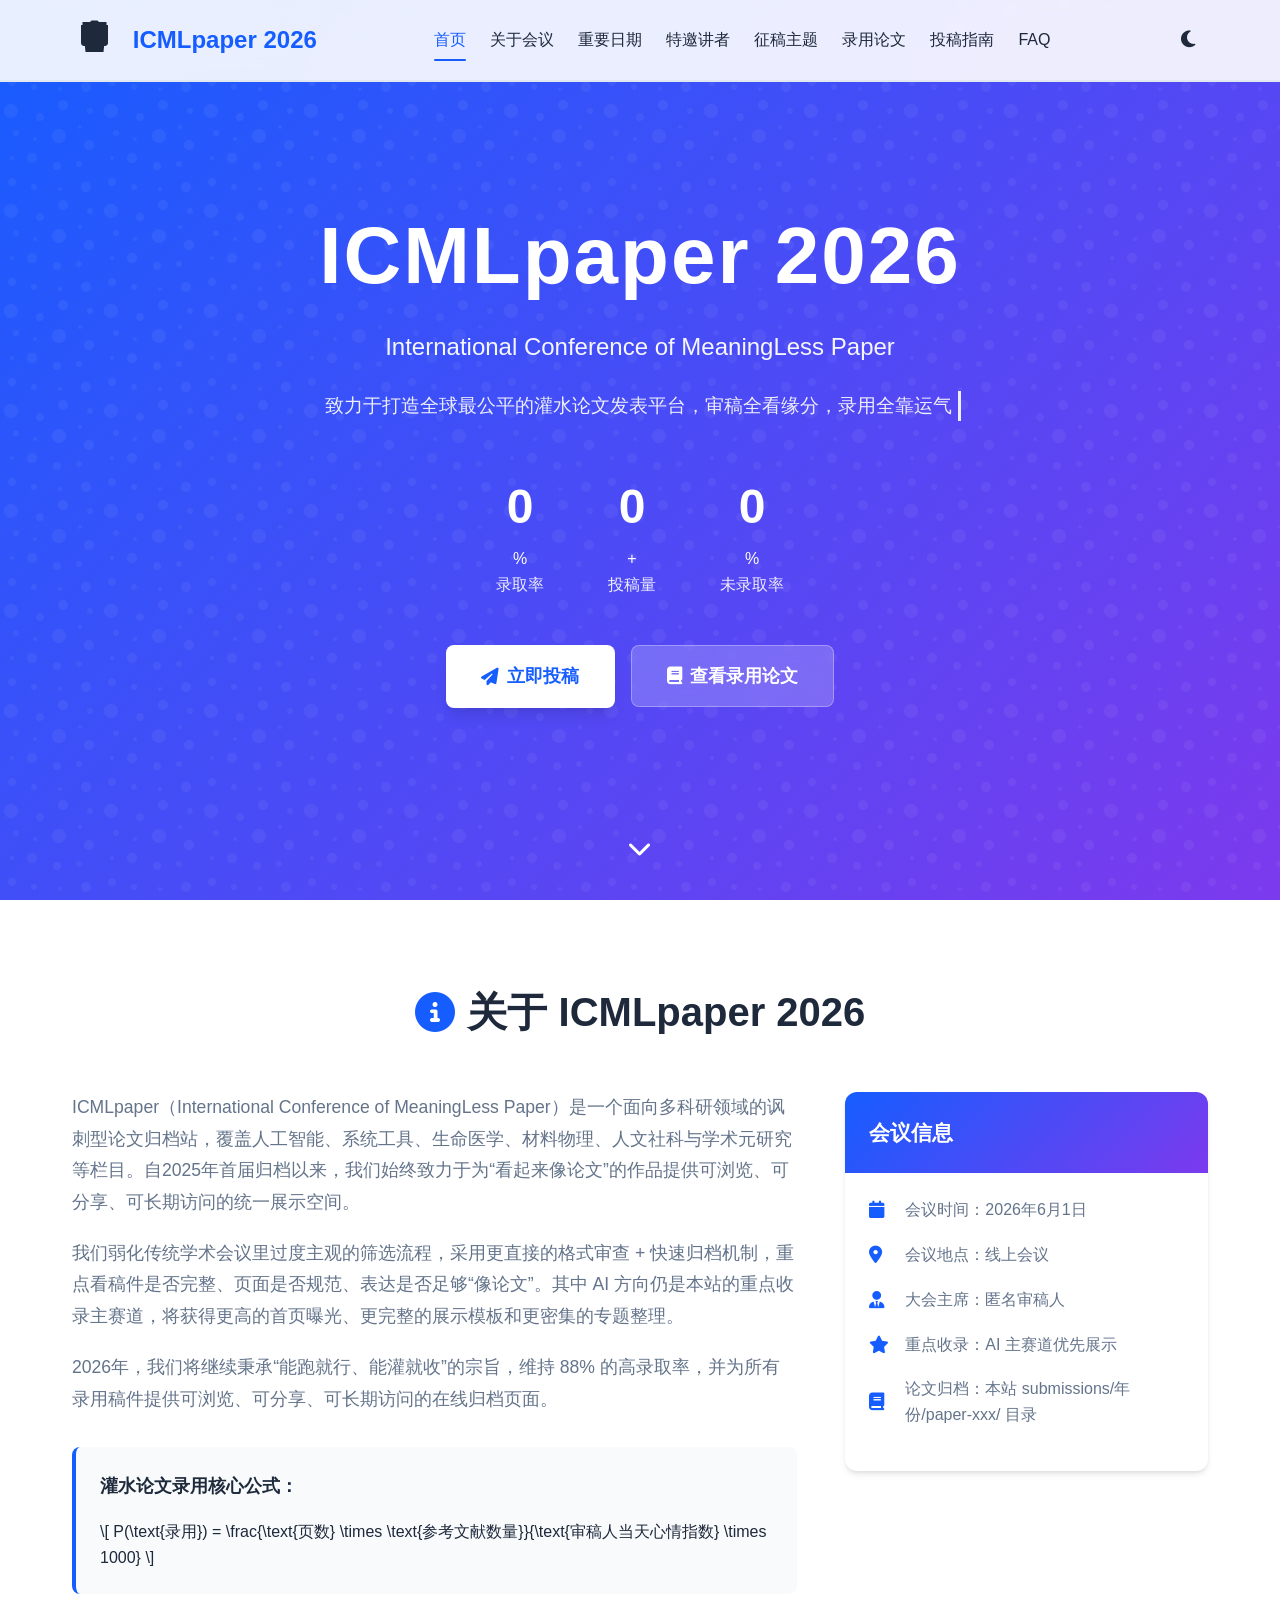
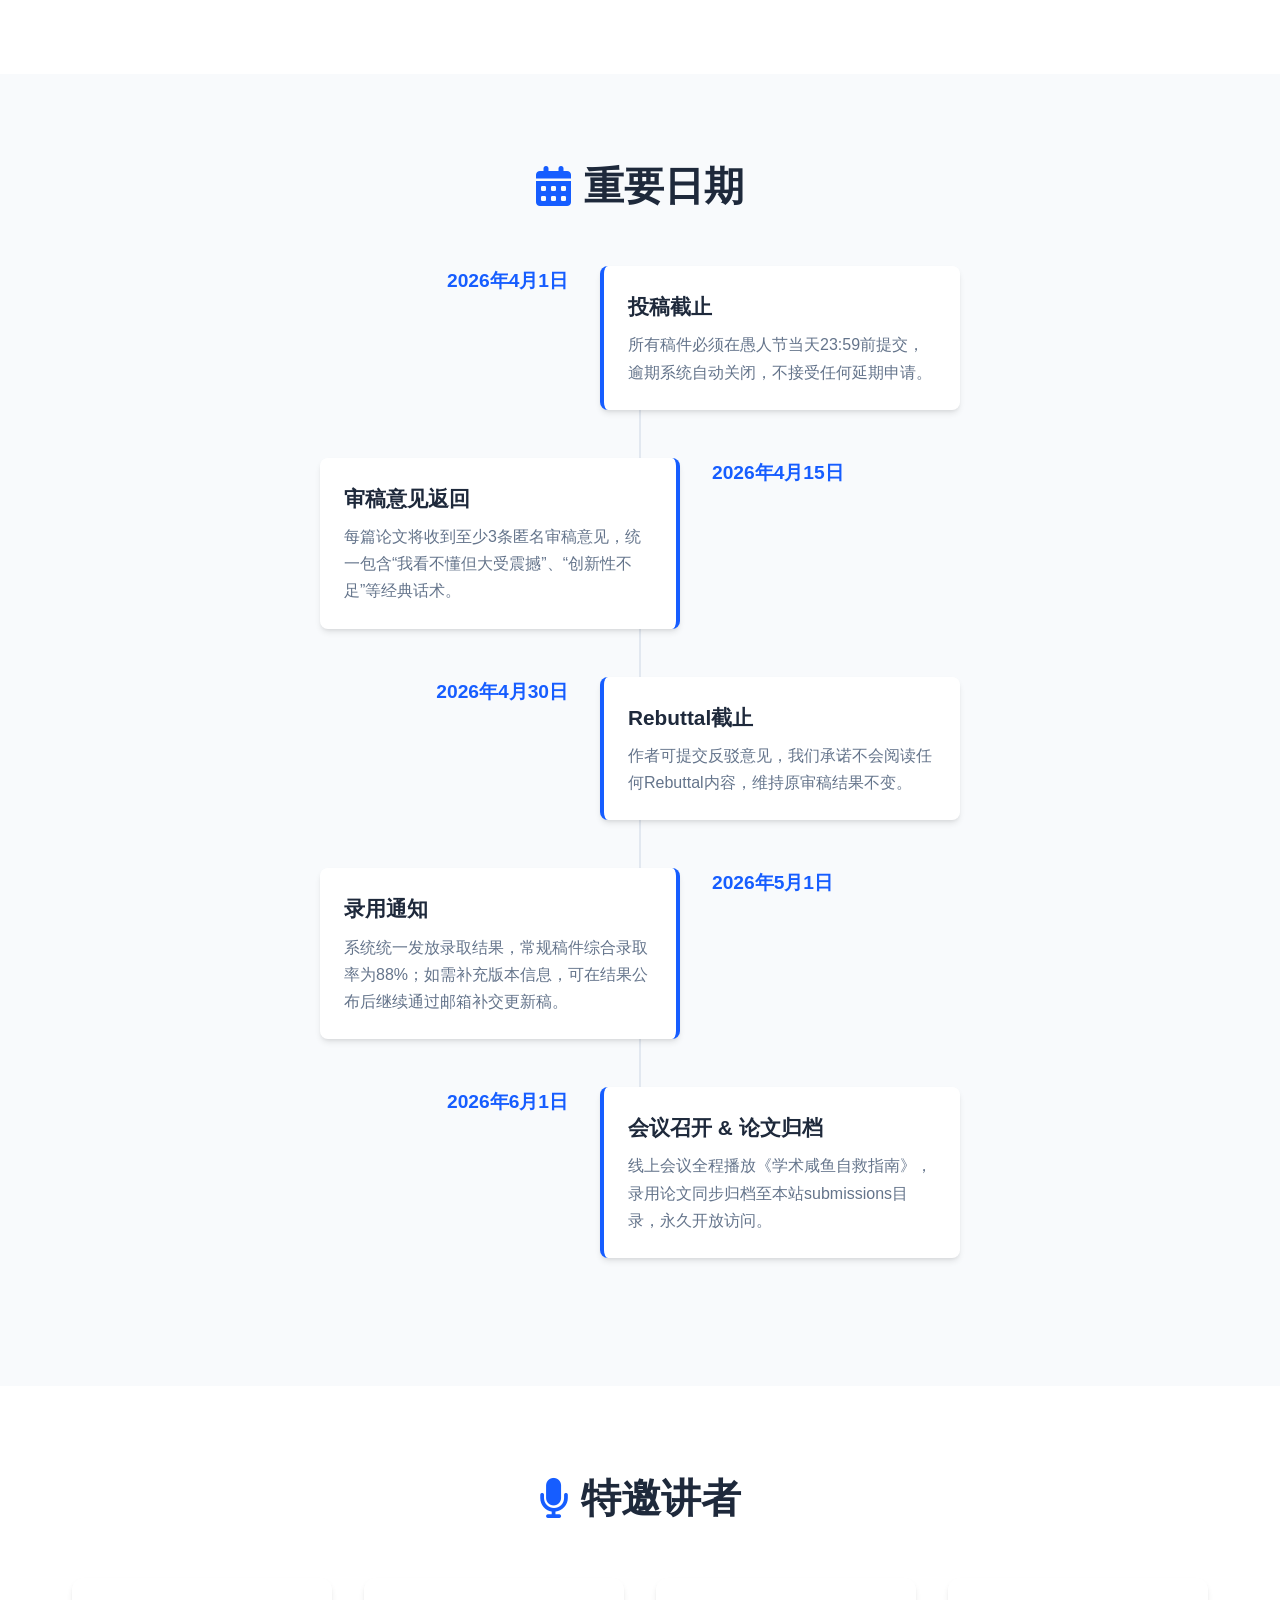
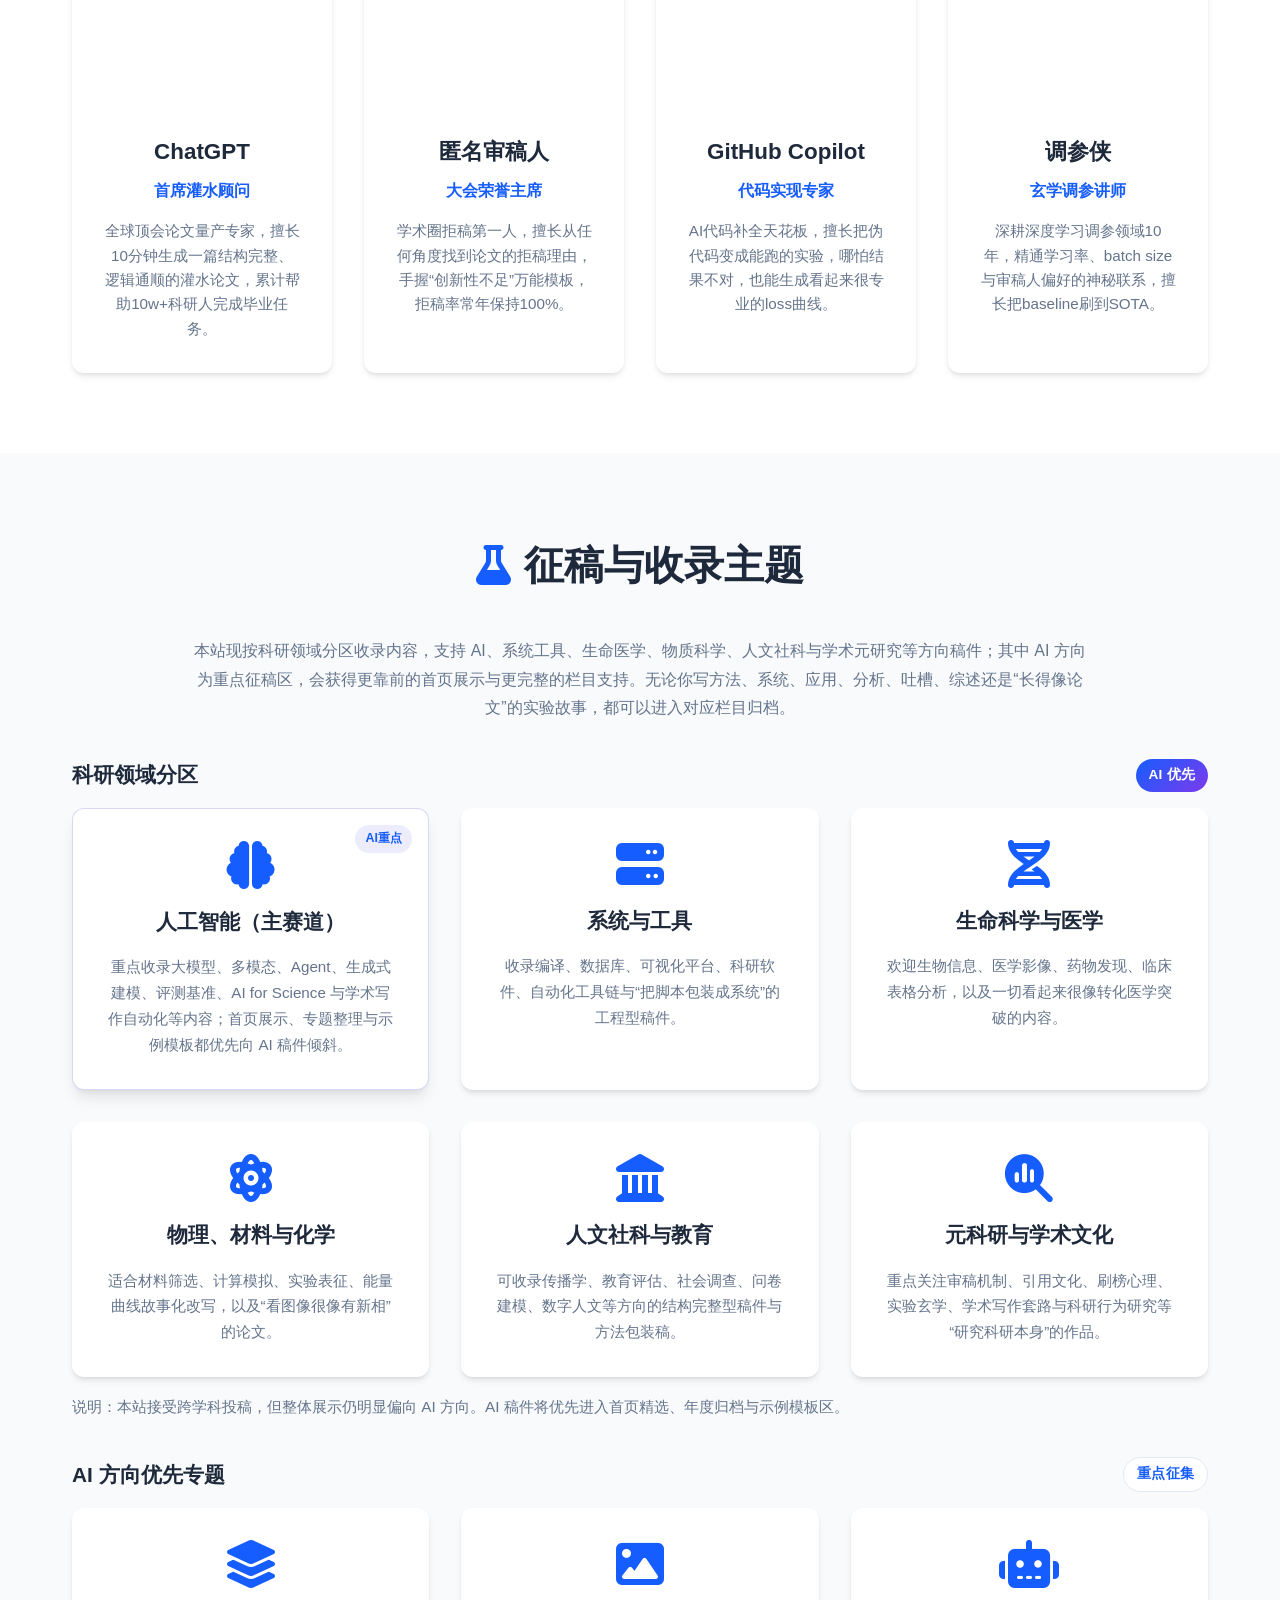
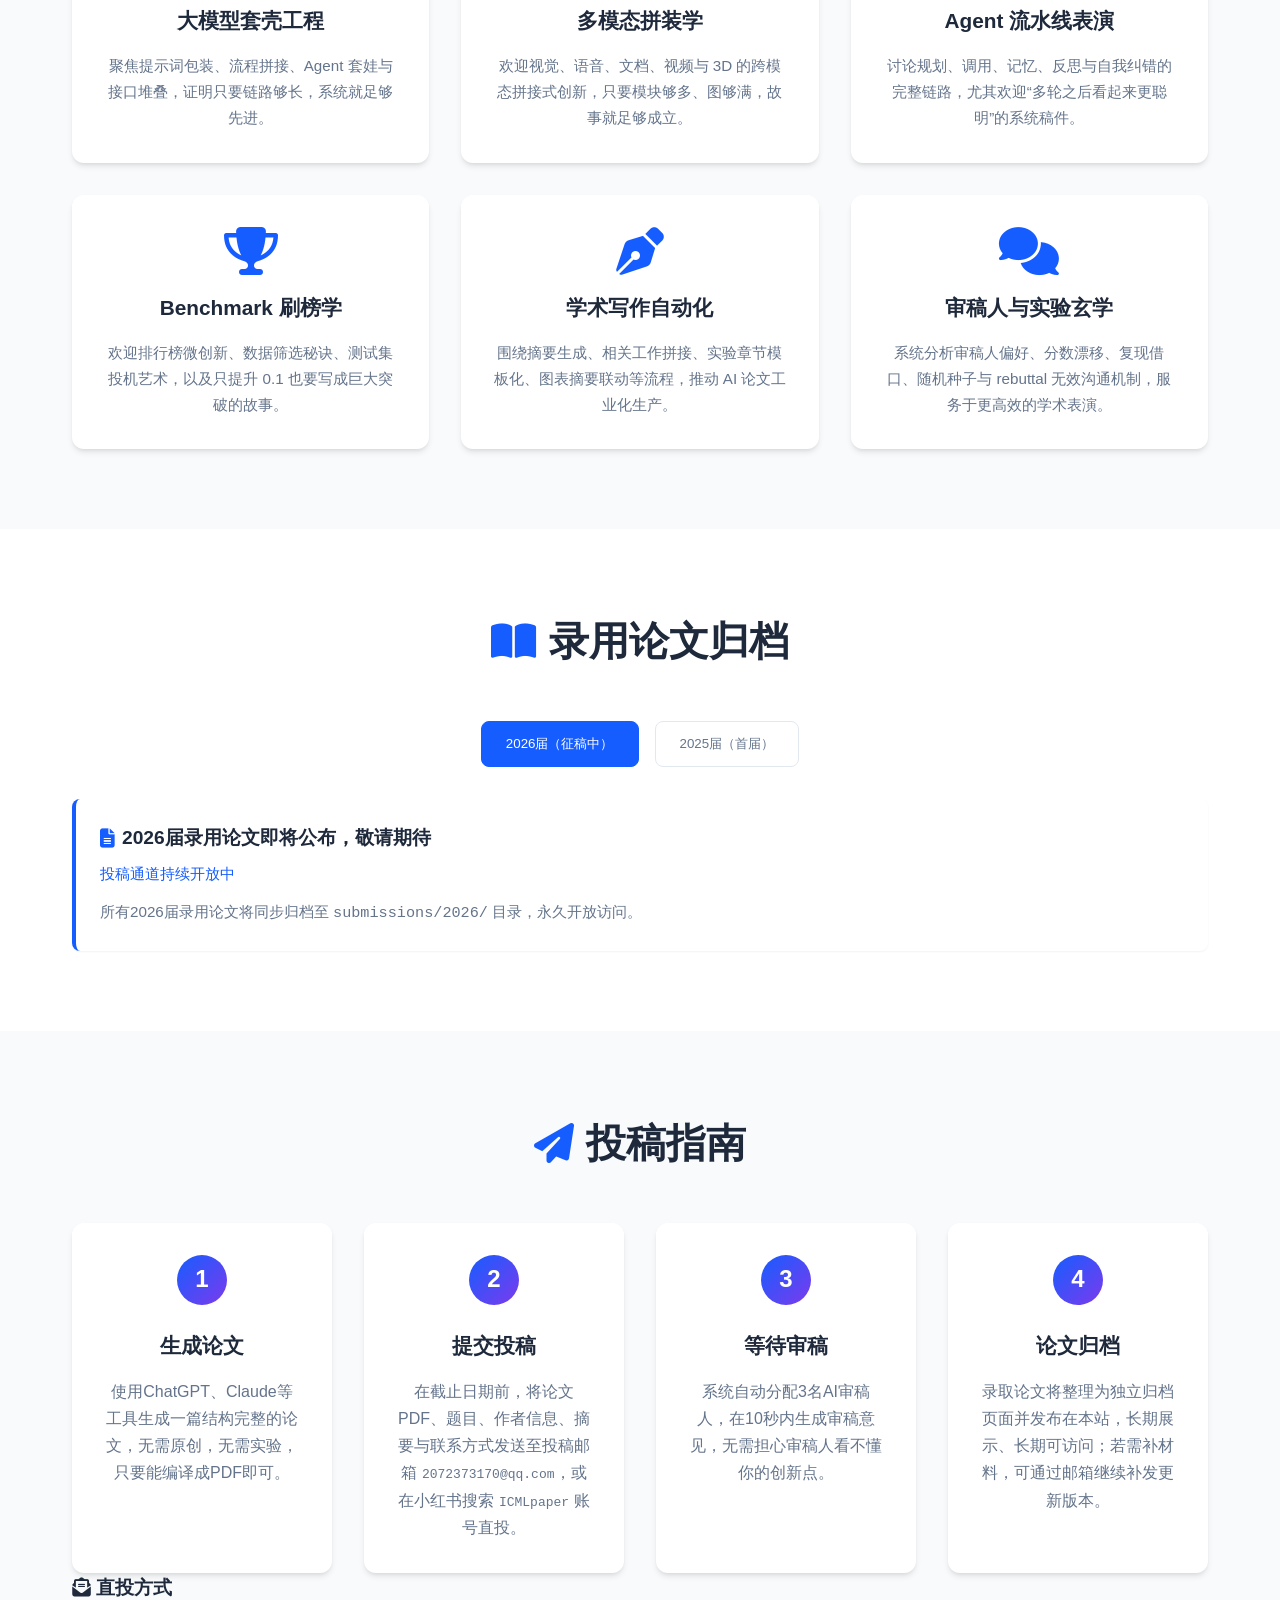
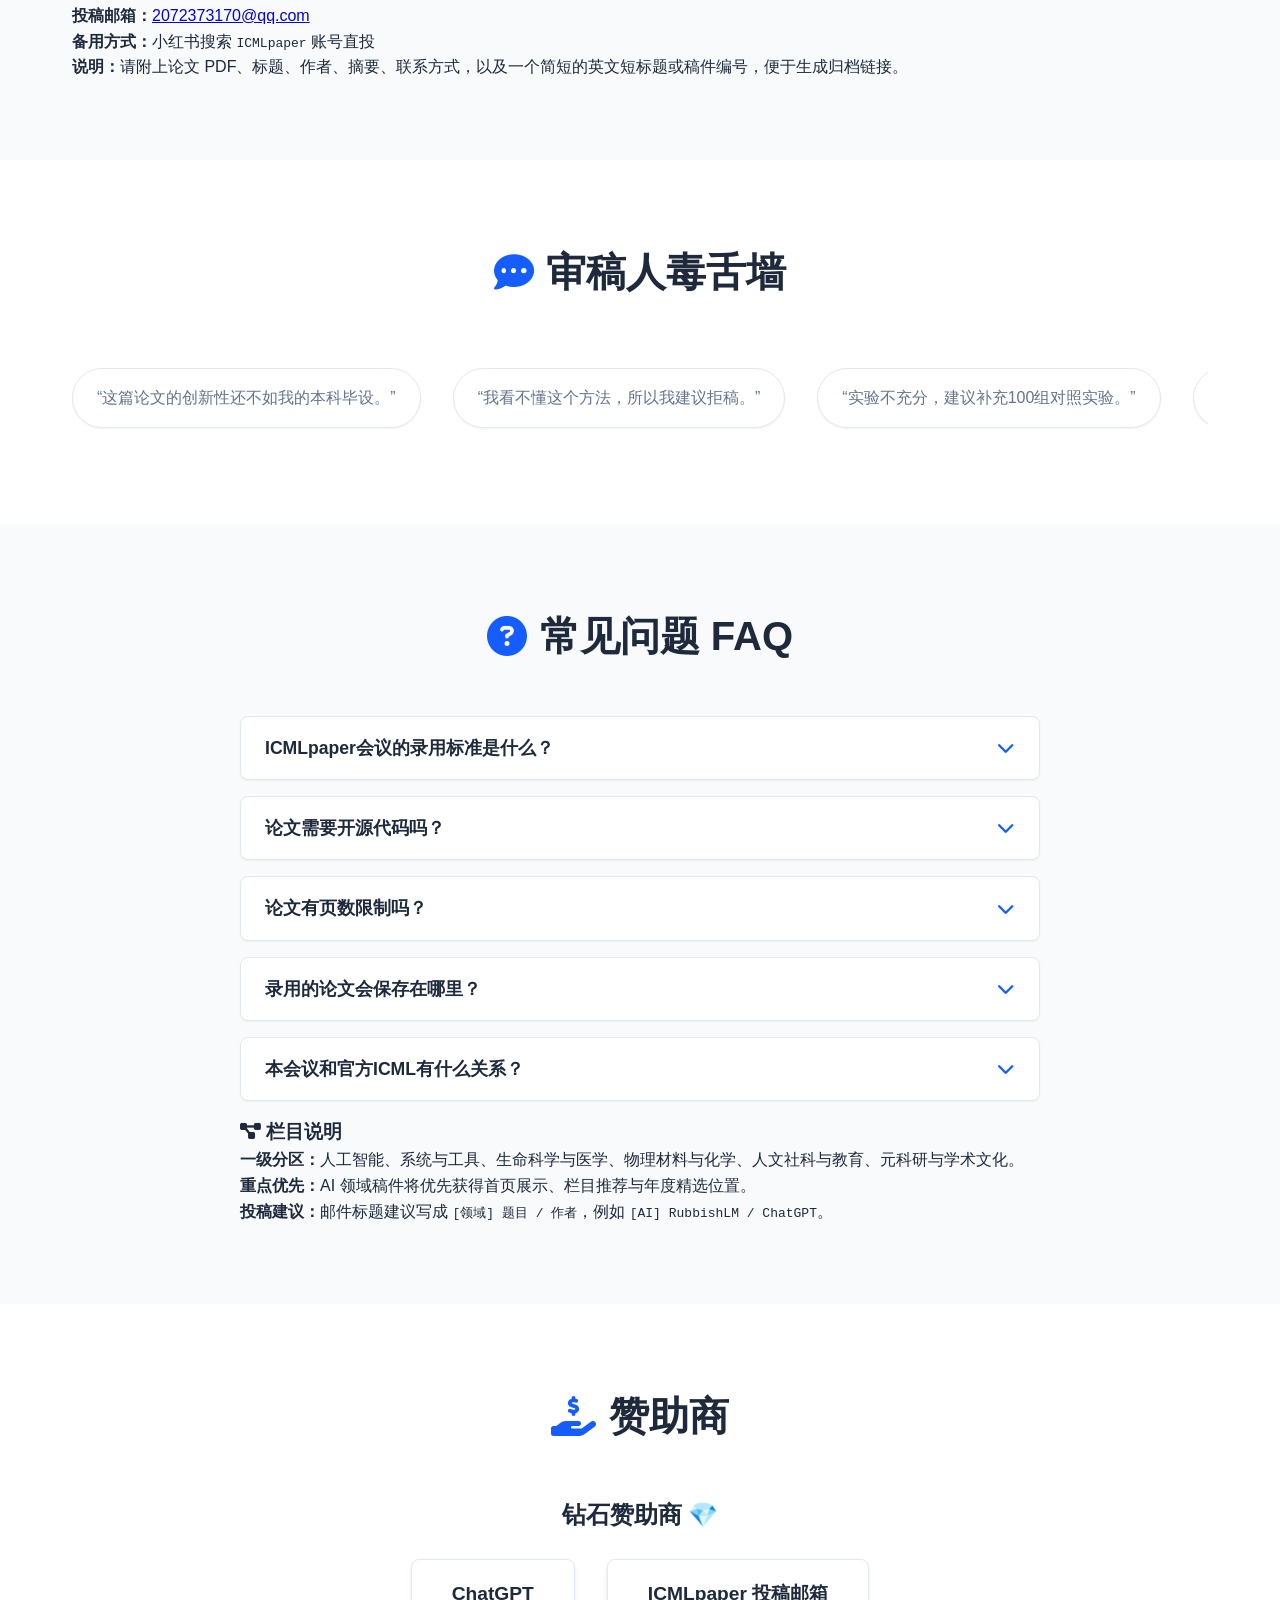
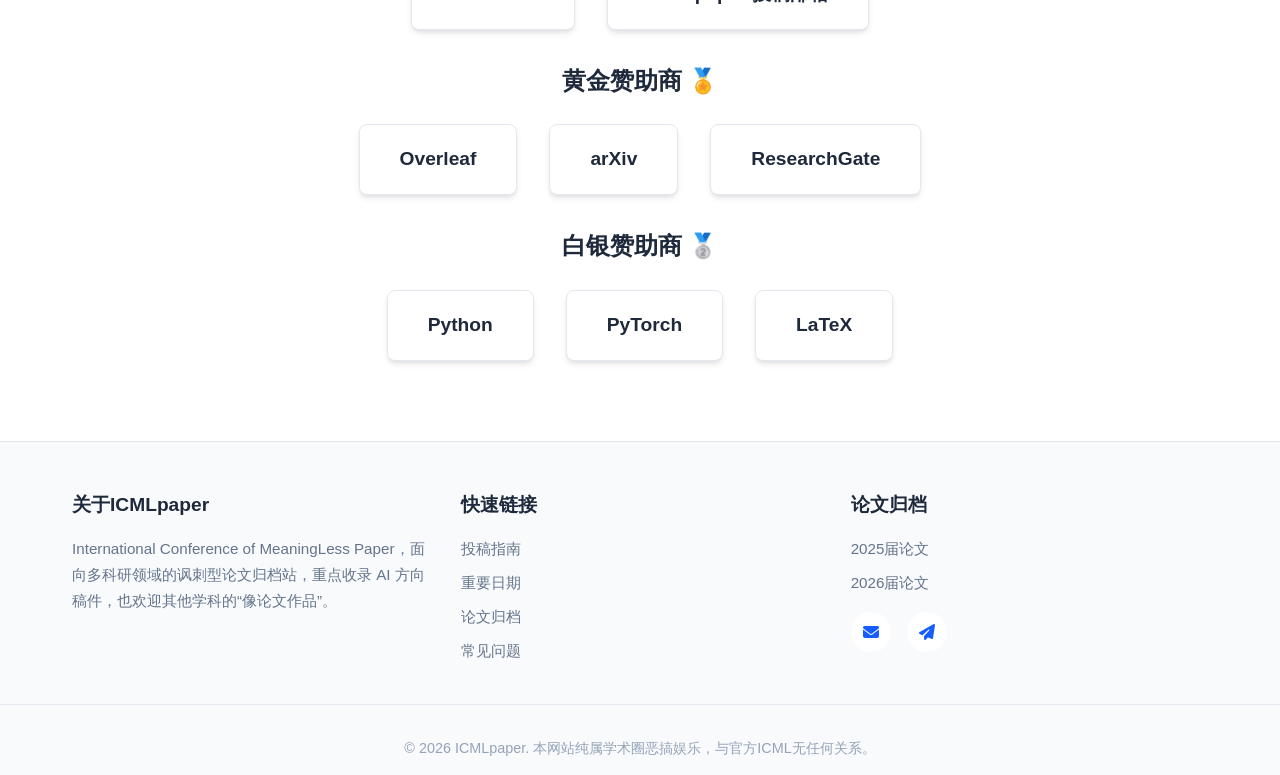
==== index.html @ 047c0993 "Add files via upload" ====
<!DOCTYPE html>
<html lang="zh-CN">
<head>
    <meta charset="UTF-8">
    <meta name="viewport" content="width=device-width, initial-scale=1.0">
    <title>ICMLpaper 2026 | International Conference of MeaningLess Paper</title>
    <meta name="description" content="面向多科研领域的讽刺型论文归档站，重点收录 AI 方向稿件，并提供统一展示与归档页面。">
    <!-- 仅保留通用CDN，无任何iclrpaper相关引用 -->
    <link rel="stylesheet" href="https://cdn.bootcdn.net/ajax/libs/font-awesome/6.4.0/css/all.min.css">
    <script src="https://cdn.bootcdn.net/ajax/libs/mathjax/3.2.2/es5/tex-mml-chtml.min.js"></script>
    <link rel="stylesheet" href="style.css">
    <!-- 自制favicon，无外部依赖 -->
    <link rel="icon" href="favicon.svg" type="image/svg+xml">
</head>
<body>
    <!-- 顶部导航栏 -->
    <header class="navbar" id="navbar">
        <div class="nav-container">
            <div class="logo">
                <!-- 内联SVG自制logo，彻底移除外部图片 -->
                <svg class="logo-img" viewBox="0 0 1024 1024" xmlns="http://www.w3.org/2000/svg">
                    <path fill="currentColor" d="M256 448l32 320h384l32-320H256zM736 128H576l-32-32H416l-32 32H224v64h512v-64zM192 192v384c0 35.3 28.7 64 64 64h448c35.3 0 64-28.7 64-64V192H192z"/>
                </svg>
                <span class="conf-name">ICMLpaper 2026</span>
            </div>
            <!-- 桌面端导航 -->
            <nav class="nav-links">
                <a href="#home" class="nav-link active">首页</a>
                <a href="#about" class="nav-link">关于会议</a>
                <a href="#dates" class="nav-link">重要日期</a>
                <a href="#speakers" class="nav-link">特邀讲者</a>
                <a href="#topics" class="nav-link">征稿主题</a>
                <a href="#papers" class="nav-link">录用论文</a>
                <a href="#submit" class="nav-link">投稿指南</a>
                <a href="#faq" class="nav-link">FAQ</a>
            </nav>
            <!-- 操作按钮 -->
            <div class="nav-actions">
                <button id="theme-toggle" class="icon-btn" title="切换主题">
                    <i class="fas fa-moon"></i>
                </button>
                <button id="menu-toggle" class="icon-btn menu-btn" title="菜单">
                    <i class="fas fa-bars"></i>
                </button>
            </div>
        </div>
        <!-- 移动端菜单 -->
        <div class="mobile-menu" id="mobile-menu">
            <a href="#home" class="mobile-link">首页</a>
            <a href="#about" class="mobile-link">关于会议</a>
            <a href="#dates" class="mobile-link">重要日期</a>
            <a href="#speakers" class="mobile-link">特邀讲者</a>
            <a href="#topics" class="mobile-link">征稿主题</a>
            <a href="#papers" class="mobile-link">录用论文</a>
            <a href="#submit" class="mobile-link">投稿指南</a>
            <a href="#faq" class="mobile-link">FAQ</a>
        </div>
    </header>

    <!-- Hero主视觉区 -->
    <section id="home" class="hero">
        <div class="hero-overlay"></div>
        <div class="hero-content">
            <h1 class="hero-title">ICMLpaper 2026</h1>
            <p class="hero-subtitle">International Conference of MeaningLess Paper</p>
            <p class="hero-slogan typewriter">致力于打造全球最公平的灌水论文发表平台，审稿全看缘分，录用全靠运气</p>
            <div class="hero-stats">
                <div class="stat-item">
                    <span class="stat-num" data-target="88">0</span>%
                    <p class="stat-label">录取率</p>
                </div>
                <div class="stat-item">
                    <span class="stat-num" data-target="1260">0</span>+
                    <p class="stat-label">投稿量</p>
                </div>
                <div class="stat-item">
                    <span class="stat-num" data-target="12">0</span>%
                    <p class="stat-label">未录取率</p>
                </div>
            </div>
            <div class="hero-buttons">
                <a href="#submit" class="btn btn-primary">
                    <i class="fas fa-paper-plane"></i> 立即投稿
                </a>
                <a href="#papers" class="btn btn-secondary">
                    <i class="fas fa-book"></i> 查看录用论文
                </a>
            </div>
        </div>
        <div class="scroll-down">
            <i class="fas fa-chevron-down"></i>
        </div>
    </section>

    <!-- 关于会议 -->
    <section id="about" class="section">
        <div class="container">
            <h2 class="section-title fade-in">
                <i class="fas fa-info-circle"></i> 关于 ICMLpaper 2026
            </h2>
            <div class="about-content fade-in">
                <div class="about-text">
                    <p>ICMLpaper（International Conference of MeaningLess Paper）是一个面向多科研领域的讽刺型论文归档站，覆盖人工智能、系统工具、生命医学、材料物理、人文社科与学术元研究等栏目。自2025年首届归档以来，我们始终致力于为“看起来像论文”的作品提供可浏览、可分享、可长期访问的统一展示空间。</p>
                    <p>我们弱化传统学术会议里过度主观的筛选流程，采用更直接的格式审查 + 快速归档机制，重点看稿件是否完整、页面是否规范、表达是否足够“像论文”。其中 AI 方向仍是本站的重点收录主赛道，将获得更高的首页曝光、更完整的展示模板和更密集的专题整理。</p>
                    <p>2026年，我们将继续秉承“能跑就行、能灌就收”的宗旨，维持 88% 的高录取率，并为所有录用稿件提供可浏览、可分享、可长期访问的在线归档页面。</p>
                    <div class="formula">
                        <p>灌水论文录用核心公式：</p>
                        \[ P(\text{录用}) = \frac{\text{页数} \times \text{参考文献数量}}{\text{审稿人当天心情指数} \times 1000} \]
                    </div>
                </div>
                <div class="about-card">
                    <div class="card-header">
                        <h3>会议信息</h3>
                    </div>
                    <ul class="info-list">
                        <li>
                            <i class="fas fa-calendar"></i>
                            <span>会议时间：2026年6月1日</span>
                        </li>
                        <li>
                            <i class="fas fa-map-marker-alt"></i>
                            <span>会议地点：线上会议</span>
                        </li>
                        <li>
                            <i class="fas fa-user-tie"></i>
                            <span>大会主席：匿名审稿人</span>
                        </li>
                        <li>
                            <i class="fas fa-star"></i>
                            <span>重点收录：AI 主赛道优先展示</span>
                        </li>
                        <li>
                            <i class="fas fa-book"></i>
                            <span>论文归档：本站 submissions/年份/paper-xxx/ 目录</span>
                        </li>
                    </ul>
                </div>
            </div>
        </div>
    </section>

    <!-- 重要日期 -->
    <section id="dates" class="section section-alt">
        <div class="container">
            <h2 class="section-title fade-in">
                <i class="fas fa-calendar-alt"></i> 重要日期
            </h2>
            <div class="timeline">
                <div class="timeline-item fade-in">
                    <div class="timeline-date">2026年4月1日</div>
                    <div class="timeline-content">
                        <h3>投稿截止</h3>
                        <p>所有稿件必须在愚人节当天23:59前提交，逾期系统自动关闭，不接受任何延期申请。</p>
                    </div>
                </div>
                <div class="timeline-item fade-in">
                    <div class="timeline-date">2026年4月15日</div>
                    <div class="timeline-content">
                        <h3>审稿意见返回</h3>
                        <p>每篇论文将收到至少3条匿名审稿意见，统一包含“我看不懂但大受震撼”、“创新性不足”等经典话术。</p>
                    </div>
                </div>
                <div class="timeline-item fade-in">
                    <div class="timeline-date">2026年4月30日</div>
                    <div class="timeline-content">
                        <h3>Rebuttal截止</h3>
                        <p>作者可提交反驳意见，我们承诺不会阅读任何Rebuttal内容，维持原审稿结果不变。</p>
                    </div>
                </div>
                <div class="timeline-item fade-in">
                    <div class="timeline-date">2026年5月1日</div>
                    <div class="timeline-content">
                        <h3>录用通知</h3>
                        <p>系统统一发放录取结果，常规稿件综合录取率为88%；如需补充版本信息，可在结果公布后继续通过邮箱补交更新稿。</p>
                    </div>
                </div>
                <div class="timeline-item fade-in">
                    <div class="timeline-date">2026年6月1日</div>
                    <div class="timeline-content">
                        <h3>会议召开 & 论文归档</h3>
                        <p>线上会议全程播放《学术咸鱼自救指南》，录用论文同步归档至本站submissions目录，永久开放访问。</p>
                    </div>
                </div>
            </div>
        </div>
    </section>

    <!-- 特邀讲者 -->
    <section id="speakers" class="section">
        <div class="container">
            <h2 class="section-title fade-in">
                <i class="fas fa-microphone"></i> 特邀讲者
            </h2>
            <div class="speakers-grid">
                <div class="speaker-card fade-in">
                    <div class="speaker-avatar">
                        <i class="fas fa-robot fa-4x"></i>
                    </div>
                    <h3>ChatGPT</h3>
                    <p class="speaker-title">首席灌水顾问</p>
                    <p class="speaker-desc">全球顶会论文量产专家，擅长10分钟生成一篇结构完整、逻辑通顺的灌水论文，累计帮助10w+科研人完成毕业任务。</p>
                </div>
                <div class="speaker-card fade-in">
                    <div class="speaker-avatar">
                        <i class="fas fa-user-secret fa-4x"></i>
                    </div>
                    <h3>匿名审稿人</h3>
                    <p class="speaker-title">大会荣誉主席</p>
                    <p class="speaker-desc">学术圈拒稿第一人，擅长从任何角度找到论文的拒稿理由，手握“创新性不足”万能模板，拒稿率常年保持100%。</p>
                </div>
                <div class="speaker-card fade-in">
                    <div class="speaker-avatar">
                        <i class="fas fa-code fa-4x"></i>
                    </div>
                    <h3>GitHub Copilot</h3>
                    <p class="speaker-title">代码实现专家</p>
                    <p class="speaker-desc">AI代码补全天花板，擅长把伪代码变成能跑的实验，哪怕结果不对，也能生成看起来很专业的loss曲线。</p>
                </div>
                <div class="speaker-card fade-in">
                    <div class="speaker-avatar">
                        <i class="fas fa-chart-line fa-4x"></i>
                    </div>
                    <h3>调参侠</h3>
                    <p class="speaker-title">玄学调参讲师</p>
                    <p class="speaker-desc">深耕深度学习调参领域10年，精通学习率、batch size与审稿人偏好的神秘联系，擅长把baseline刷到SOTA。</p>
                </div>
            </div>
        </div>
    </section>

    <!-- 征稿主题 -->
    <section id="topics" class="section section-alt">
        <div class="container">
            <h2 class="section-title fade-in">
                <i class="fas fa-flask"></i> 征稿与收录主题
            </h2>
            <p class="section-lead fade-in">本站现按科研领域分区收录内容，支持 AI、系统工具、生命医学、物质科学、人文社科与学术元研究等方向稿件；其中 AI 方向为重点征稿区，会获得更靠前的首页展示与更完整的栏目支持。无论你写方法、系统、应用、分析、吐槽、综述还是“长得像论文”的实验故事，都可以进入对应栏目归档。</p>
            <div class="topics-group fade-in">
                <div class="topics-subtitle-wrap">
                    <h3 class="topics-subtitle">科研领域分区</h3>
                    <span class="topic-badge">AI 优先</span>
                </div>
                <div class="topics-grid domain-grid">
                    <div class="topic-card priority fade-in">
                        <i class="fas fa-brain fa-3x"></i>
                        <h3>人工智能（主赛道）</h3>
                        <p>重点收录大模型、多模态、Agent、生成式建模、评测基准、AI for Science 与学术写作自动化等内容；首页展示、专题整理与示例模板都优先向 AI 稿件倾斜。</p>
                    </div>
                    <div class="topic-card fade-in">
                        <i class="fas fa-server fa-3x"></i>
                        <h3>系统与工具</h3>
                        <p>收录编译、数据库、可视化平台、科研软件、自动化工具链与“把脚本包装成系统”的工程型稿件。</p>
                    </div>
                    <div class="topic-card fade-in">
                        <i class="fas fa-dna fa-3x"></i>
                        <h3>生命科学与医学</h3>
                        <p>欢迎生物信息、医学影像、药物发现、临床表格分析，以及一切看起来很像转化医学突破的内容。</p>
                    </div>
                    <div class="topic-card fade-in">
                        <i class="fas fa-atom fa-3x"></i>
                        <h3>物理、材料与化学</h3>
                        <p>适合材料筛选、计算模拟、实验表征、能量曲线故事化改写，以及“看图像很像有新相”的论文。</p>
                    </div>
                    <div class="topic-card fade-in">
                        <i class="fas fa-landmark fa-3x"></i>
                        <h3>人文社科与教育</h3>
                        <p>可收录传播学、教育评估、社会调查、问卷建模、数字人文等方向的结构完整型稿件与方法包装稿。</p>
                    </div>
                    <div class="topic-card fade-in">
                        <i class="fas fa-magnifying-glass-chart fa-3x"></i>
                        <h3>元科研与学术文化</h3>
                        <p>重点关注审稿机制、引用文化、刷榜心理、实验玄学、学术写作套路与科研行为研究等“研究科研本身”的作品。</p>
                    </div>
                </div>
                <p class="topic-note">说明：本站接受跨学科投稿，但整体展示仍明显偏向 AI 方向。AI 稿件将优先进入首页精选、年度归档与示例模板区。</p>
            </div>

            <div class="topics-group fade-in">
                <div class="topics-subtitle-wrap">
                    <h3 class="topics-subtitle">AI 方向优先专题</h3>
                    <span class="topic-badge topic-badge-soft">重点征集</span>
                </div>
                <div class="topics-grid">
                    <div class="topic-card fade-in">
                        <i class="fas fa-layer-group fa-3x"></i>
                        <h3>大模型套壳工程</h3>
                        <p>聚焦提示词包装、流程拼接、Agent 套娃与接口堆叠，证明只要链路够长，系统就足够先进。</p>
                    </div>
                    <div class="topic-card fade-in">
                        <i class="fas fa-image fa-3x"></i>
                        <h3>多模态拼装学</h3>
                        <p>欢迎视觉、语音、文档、视频与 3D 的跨模态拼接式创新，只要模块够多、图够满，故事就足够成立。</p>
                    </div>
                    <div class="topic-card fade-in">
                        <i class="fas fa-robot fa-3x"></i>
                        <h3>Agent 流水线表演</h3>
                        <p>讨论规划、调用、记忆、反思与自我纠错的完整链路，尤其欢迎“多轮之后看起来更聪明”的系统稿件。</p>
                    </div>
                    <div class="topic-card fade-in">
                        <i class="fas fa-trophy fa-3x"></i>
                        <h3>Benchmark 刷榜学</h3>
                        <p>欢迎排行榜微创新、数据筛选秘诀、测试集投机艺术，以及只提升 0.1 也要写成巨大突破的故事。</p>
                    </div>
                    <div class="topic-card fade-in">
                        <i class="fas fa-pen-nib fa-3x"></i>
                        <h3>学术写作自动化</h3>
                        <p>围绕摘要生成、相关工作拼接、实验章节模板化、图表摘要联动等流程，推动 AI 论文工业化生产。</p>
                    </div>
                    <div class="topic-card fade-in">
                        <i class="fas fa-comments fa-3x"></i>
                        <h3>审稿人与实验玄学</h3>
                        <p>系统分析审稿人偏好、分数漂移、复现借口、随机种子与 rebuttal 无效沟通机制，服务于更高效的学术表演。</p>
                    </div>
                </div>
            </div>
        </div>
    </section>

    <!-- 录用论文精选 -->
    <section id="papers" class="section">
        <div class="container">
            <h2 class="section-title fade-in">
                <i class="fas fa-book-open"></i> 录用论文归档
            </h2>
            <div class="tabs fade-in">
                <button class="tab-btn active" data-tab="2026">2026届（征稿中）</button>
                <button class="tab-btn" data-tab="2025">2025届（首届）</button>
            </div>
            <!-- 2026届预留 -->
            <div class="tab-content active" id="2026">
                <div class="papers-list">
                    <div class="paper-item">
                        <div class="paper-title">
                            <i class="fas fa-file-alt"></i>
                            2026届录用论文即将公布，敬请期待
                        </div>
                        <div class="paper-authors">投稿通道持续开放中</div>
                        <div class="paper-abstract">
                            所有2026届录用论文将同步归档至 <code>submissions/2026/</code> 目录，永久开放访问。
                        </div>
                    </div>
                </div>
            </div>
            <!-- 2025届首届，内置示例论文，对应投稿目录 -->
            <div class="tab-content" id="2025">
                <div class="papers-list">
                    <div class="paper-item">
                        <div class="paper-title">
                            <i class="fas fa-file-alt"></i>
                            《基于ChatGPT的顶会论文量产系统》
                        </div>
                        <div class="paper-authors">ChatGPT, GitHub Copilot, 匿名科研狗</div>
                        <div class="meta-chip-row"><span class="meta-chip primary">AI 主赛道</span><span class="meta-chip">学术写作自动化</span><span class="meta-chip">示例稿件</span></div>
                        <div class="paper-abstract">
                            摘要：AI 主赛道示例稿件。本文提出了一种基于大语言模型的顶会论文全自动量产系统，仅需输入一个关键词，即可生成结构完整、逻辑通顺、实验丰富的论文，并自动生成可长期浏览与分享的归档论文页。
                        </div>
                        <a href="submissions/2025/paper-001/" class="paper-link">
                            <i class="fas fa-external-link-alt"></i> 查看全文
                        </a>
                    </div>
                </div>
            </div>
        </div>
    </section>

    <!-- 投稿流程 -->
    <section id="submit" class="section section-alt">
        <div class="container">
            <h2 class="section-title fade-in">
                <i class="fas fa-paper-plane"></i> 投稿指南
            </h2>
            <div class="steps">
                <div class="step-item fade-in">
                    <div class="step-num">1</div>
                    <h3>生成论文</h3>
                    <p>使用ChatGPT、Claude等工具生成一篇结构完整的论文，无需原创，无需实验，只要能编译成PDF即可。</p>
                </div>
                <div class="step-item fade-in">
                    <div class="step-num">2</div>
                    <h3>提交投稿</h3>
                    <p>在截止日期前，将论文 PDF、题目、作者信息、摘要与联系方式发送至投稿邮箱 <code>2072373170@qq.com</code>，或在小红书搜索 <code>ICMLpaper</code> 账号直投。</p>
                </div>
                <div class="step-item fade-in">
                    <div class="step-num">3</div>
                    <h3>等待审稿</h3>
                    <p>系统自动分配3名AI审稿人，在10秒内生成审稿意见，无需担心审稿人看不懂你的创新点。</p>
                </div>
                <div class="step-item fade-in">
                    <div class="step-num">4</div>
                    <h3>论文归档</h3>
                    <p>录取论文将整理为独立归档页面并发布在本站，长期展示、长期可访问；若需补材料，可通过邮箱继续补发更新版本。</p>
                </div>
            </div>
            <div class="submit-contact fade-in">
                <div class="contact-card">
                    <h3><i class="fas fa-envelope-open-text"></i> 直投方式</h3>
                    <p><strong>投稿邮箱：</strong><a href="mailto:2072373170@qq.com">2072373170@qq.com</a></p>
                    <p><strong>备用方式：</strong>小红书搜索 <code>ICMLpaper</code> 账号直投</p>
                    <p><strong>说明：</strong>请附上论文 PDF、标题、作者、摘要、联系方式，以及一个简短的英文短标题或稿件编号，便于生成归档链接。</p>
                </div>
            </div>
        </div>
    </section>

    <!-- 审稿人毒舌墙 -->
    <section class="section">
        <div class="container">
            <h2 class="section-title fade-in">
                <i class="fas fa-comment-dots"></i> 审稿人毒舌墙
            </h2>
            <div class="review-marquee">
                <div class="review-track">
                    <span class="review-item">“这篇论文的创新性还不如我的本科毕设。”</span>
                    <span class="review-item">“我看不懂这个方法，所以我建议拒稿。”</span>
                    <span class="review-item">“实验不充分，建议补充100组对照实验。”</span>
                    <span class="review-item">“相关工作缺失，没有引用我2020年的论文。”</span>
                    <span class="review-item">“这个问题太简单了，没有研究价值。”</span>
                    <span class="review-item">“这个问题太难了，不适合本会议。”</span>
                    <span class="review-item">“代码没有开源，我无法复现结果，拒稿。”</span>
                    <span class="review-item">“代码开源了，但我懒得跑，还是拒稿。”</span>
                </div>
            </div>
        </div>
    </section>

    <!-- FAQ -->
    <section id="faq" class="section section-alt">
        <div class="container">
            <h2 class="section-title fade-in">
                <i class="fas fa-question-circle"></i> 常见问题 FAQ
            </h2>
            <div class="faq-container">
                <div class="faq-item fade-in">
                    <button class="faq-question">
                        <span>ICMLpaper会议的录用标准是什么？</span>
                        <i class="fas fa-chevron-down"></i>
                    </button>
                    <div class="faq-answer">
                        <p>当前采用更宽松的快速录取机制：稿件结构完整、信息齐全、内容成型、页面可展示即可优先录用归档，整体录取率为 88%。</p>
                    </div>
                </div>
                <div class="faq-item fade-in">
                    <button class="faq-question">
                        <span>论文需要开源代码吗？</span>
                        <i class="fas fa-chevron-down"></i>
                    </button>
                    <div class="faq-answer">
                        <p>完全不需要。我们理解科研工作者的难处，无论你的代码能不能跑、有没有bug，都不影响投稿和录用，只要论文里有“代码将在录用后开源”这句话即可。</p>
                    </div>
                </div>
                <div class="faq-item fade-in">
                    <button class="faq-question">
                        <span>论文有页数限制吗？</span>
                        <i class="fas fa-chevron-down"></i>
                    </button>
                    <div class="faq-answer">
                        <p>没有硬性上限。为了便于归档展示，建议正文信息完整、摘要清晰、作者与联系方式齐全；参考文献和页数不再作为唯一标准。</p>
                    </div>
                </div>
                <div class="faq-item fade-in">
                    <button class="faq-question">
                        <span>录用的论文会保存在哪里？</span>
                        <i class="fas fa-chevron-down"></i>
                    </button>
                    <div class="faq-answer">
                        <p>所有录取论文都会永久归档在本站 <code>submissions/年份/paper-xxx/</code> 目录下，生成专属 HTML 详情页，永久开放访问，支持直接引用和分享。</p>
                    </div>
                </div>
                <div class="faq-item fade-in">
                    <button class="faq-question">
                        <span>本会议和官方ICML有什么关系？</span>
                        <i class="fas fa-chevron-down"></i>
                    </button>
                    <div class="faq-answer">
                        <p>本网站纯属学术圈恶搞娱乐，与官方International Conference on Machine Learning（ICML）无任何关联，不代表官方立场，仅用于科研人自娱自乐。</p>
                    </div>
                </div>
                        <div class="submit-contact fade-in">
                <div class="contact-card">
                    <h3><i class="fas fa-diagram-project"></i> 栏目说明</h3>
                    <p><strong>一级分区：</strong>人工智能、系统与工具、生命科学与医学、物理材料与化学、人文社科与教育、元科研与学术文化。</p>
                    <p><strong>重点优先：</strong>AI 领域稿件将优先获得首页展示、栏目推荐与年度精选位置。</p>
                    <p><strong>投稿建议：</strong>邮件标题建议写成 <code>[领域] 题目 / 作者</code>，例如 <code>[AI] RubbishLM / ChatGPT</code>。</p>
                </div>
            </div>
        </div>
    </section>

    <!-- 赞助商 -->
    <section class="section">
        <div class="container">
            <h2 class="section-title fade-in">
                <i class="fas fa-hand-holding-usd"></i> 赞助商
            </h2>
            <div class="sponsors">
                <div class="sponsor-tier fade-in">
                    <h3>钻石赞助商 💎</h3>
                    <div class="sponsor-logos">
                        <div class="sponsor-logo">ChatGPT</div>
                        <div class="sponsor-logo">ICMLpaper 投稿邮箱</div>
                    </div>
                </div>
                <div class="sponsor-tier fade-in">
                    <h3>黄金赞助商 🏅</h3>
                    <div class="sponsor-logos">
                        <div class="sponsor-logo">Overleaf</div>
                        <div class="sponsor-logo">arXiv</div>
                        <div class="sponsor-logo">ResearchGate</div>
                    </div>
                </div>
                <div class="sponsor-tier fade-in">
                    <h3>白银赞助商 🥈</h3>
                    <div class="sponsor-logos">
                        <div class="sponsor-logo">Python</div>
                        <div class="sponsor-logo">PyTorch</div>
                        <div class="sponsor-logo">LaTeX</div>
                    </div>
                </div>
            </div>
        </div>
    </section>

    <!-- 页脚 -->
    <footer class="footer">
        <div class="container footer-content">
            <div class="footer-col">
                <h4>关于ICMLpaper</h4>
                <p>International Conference of MeaningLess Paper，面向多科研领域的讽刺型论文归档站，重点收录 AI 方向稿件，也欢迎其他学科的“像论文作品”。</p>
            </div>
            <div class="footer-col">
                <h4>快速链接</h4>
                <ul>
                    <li><a href="#submit">投稿指南</a></li>
                    <li><a href="#dates">重要日期</a></li>
                    <li><a href="#papers">论文归档</a></li>
                    <li><a href="#faq">常见问题</a></li>
                </ul>
            </div>
            <div class="footer-col">
                <h4>论文归档</h4>
                <ul>
                    <li><a href="submissions/2025/">2025届论文</a></li>
                    <li><a href="submissions/2026/">2026届论文</a></li>
                </ul>
                <div class="social-links">
                    <a href="mailto:2072373170@qq.com" title="投稿邮箱"><i class="fas fa-envelope"></i></a>
                    <a href="#submit" title="直投方式"><i class="fas fa-paper-plane"></i></a>
                </div>
            </div>
        </div>
        <div class="footer-bottom">
            <p>&copy; 2026 ICMLpaper. 本网站纯属学术圈恶搞娱乐，与官方ICML无任何关系。</p>
        </div>
    </footer>

    <!-- 回到顶部按钮 -->
    <button id="back-to-top" class="back-to-top">
        <i class="fas fa-arrow-up"></i>
    </button>

    <!-- 极简JS实现交互 -->
    <script>
        // 导航栏滚动效果
        const navbar = document.getElementById('navbar');
        window.addEventListener('scroll', () => {
            if (window.scrollY > 50) {
                navbar.classList.add('scrolled');
            } else {
                navbar.classList.remove('scrolled');
            }
        });

        // 移动端菜单切换
        const menuToggle = document.getElementById('menu-toggle');
        const mobileMenu = document.getElementById('mobile-menu');
        menuToggle.addEventListener('click', () => {
            mobileMenu.classList.toggle('active');
            menuToggle.querySelector('i').classList.toggle('fa-bars');
            menuToggle.querySelector('i').classList.toggle('fa-times');
        });

        // 移动端菜单点击关闭
        document.querySelectorAll('.mobile-link').forEach(link => {
            link.addEventListener('click', () => {
                mobileMenu.classList.remove('active');
                menuToggle.querySelector('i').classList.add('fa-bars');
                menuToggle.querySelector('i').classList.remove('fa-times');
            });
        });

        // 主题切换
        const themeToggle = document.getElementById('theme-toggle');
        const html = document.documentElement;
        themeToggle.addEventListener('click', () => {
            html.classList.toggle('dark-theme');
            const icon = themeToggle.querySelector('i');
            if (html.classList.contains('dark-theme')) {
                icon.classList.remove('fa-moon');
                icon.classList.add('fa-sun');
            } else {
                icon.classList.remove('fa-sun');
                icon.classList.add('fa-moon');
            }
        });

        // 平滑滚动
        document.querySelectorAll('a[href^="#"]').forEach(anchor => {
            anchor.addEventListener('click', function (e) {
                e.preventDefault();
                const targetId = this.getAttribute('href');
                const targetElement = document.querySelector(targetId);
                if (targetElement) {
                    window.scrollTo({
                        top: targetElement.offsetTop - 80,
                        behavior: 'smooth'
                    });
                }
                // 导航激活状态更新
                document.querySelectorAll('.nav-link').forEach(link => {
                    link.classList.remove('active');
                });
                document.querySelector(`.nav-link[href="${targetId}"]`)?.classList.add('active');
            });
        });

        // 数字滚动动画
        const statNums = document.querySelectorAll('.stat-num');
        const animateNumbers = () => {
            statNums.forEach(stat => {
                const target = parseFloat(stat.getAttribute('data-target'));
                const duration = 2000;
                const step = target / (duration / 16);
                let current = 0;
                const timer = setInterval(() => {
                    current += step;
                    if (current >= target) {
                        stat.textContent = target;
                        clearInterval(timer);
                    } else {
                        stat.textContent = current.toFixed(target < 1 ? 2 : 0);
                    }
                }, 16);
            });
        };

        // 元素渐入动画
        const fadeElements = document.querySelectorAll('.fade-in');
        const observer = new IntersectionObserver((entries) => {
            entries.forEach(entry => {
                if (entry.isIntersecting) {
                    entry.target.classList.add('visible');
                    // 触发数字动画
                    if (entry.target.classList.contains('hero-stats')) {
                        animateNumbers();
                    }
                    observer.unobserve(entry.target);
                }
            });
        }, { threshold: 0.1 });

        fadeElements.forEach(el => observer.observe(el));

        // 标签页切换
        const tabBtns = document.querySelectorAll('.tab-btn');
        const tabContents = document.querySelectorAll('.tab-content');
        tabBtns.forEach(btn => {
            btn.addEventListener('click', () => {
                const targetTab = btn.getAttribute('data-tab');
                // 切换按钮状态
                tabBtns.forEach(b => b.classList.remove('active'));
                btn.classList.add('active');
                // 切换内容
                tabContents.forEach(content => content.classList.remove('active'));
                document.getElementById(targetTab).classList.add('active');
            });
        });

        // FAQ折叠面板
        const faqQuestions = document.querySelectorAll('.faq-question');
        faqQuestions.forEach(question => {
            question.addEventListener('click', () => {
                const faqItem = question.parentElement;
                const answer = question.nextElementSibling;
                const icon = question.querySelector('i');
                // 切换当前面板
                faqItem.classList.toggle('active');
                answer.style.maxHeight = faqItem.classList.contains('active') ? answer.scrollHeight + 'px' : 0;
                icon.style.transform = faqItem.classList.contains('active') ? 'rotate(180deg)' : 'rotate(0)';
            });
        });

        // 回到顶部按钮
        const backToTop = document.getElementById('back-to-top');
        window.addEventListener('scroll', () => {
            if (window.scrollY > 300) {
                backToTop.classList.add('show');
            } else {
                backToTop.classList.remove('show');
            }
        });
        backToTop.addEventListener('click', () => {
            window.scrollTo({
                top: 0,
                behavior: 'smooth'
            });
        });
    </script>
</body>
</html>
---- style.css ----
/* 全局变量与主题配置 */
:root {
    --primary: #165DFF;
    --primary-dark: #0d47a1;
    --primary-light: #e8f0ff;
    --secondary: #64748b;
    --accent: #7c3aed;
    --bg-main: #ffffff;
    --bg-alt: #f8fafc;
    --bg-card: #ffffff;
    --text-primary: #1e293b;
    --text-secondary: #64748b;
    --text-light: #94a3b8;
    --border: #e2e8f0;
    --shadow-sm: 0 1px 2px 0 rgba(0, 0, 0, 0.05);
    --shadow: 0 4px 6px -1px rgba(0, 0, 0, 0.1), 0 2px 4px -1px rgba(0, 0, 0, 0.06);
    --shadow-md: 0 10px 15px -3px rgba(0, 0, 0, 0.1), 0 4px 6px -2px rgba(0, 0, 0, 0.05);
    --shadow-lg: 0 20px 25px -5px rgba(0, 0, 0, 0.1), 0 10px 10px -5px rgba(0, 0, 0, 0.04);
    --radius-sm: 4px;
    --radius: 8px;
    --radius-lg: 12px;
    --radius-xl: 16px;
    --transition: all 0.3s cubic-bezier(0.4, 0, 0.2, 1);
}

/* 暗黑主题 */
.dark-theme {
    --bg-main: #0f172a;
    --bg-alt: #1e293b;
    --bg-card: #1e293b;
    --text-primary: #f8fafc;
    --text-secondary: #cbd5e1;
    --text-light: #94a3b8;
    --border: #334155;
    --shadow-sm: 0 1px 2px 0 rgba(0, 0, 0, 0.3);
    --shadow: 0 4px 6px -1px rgba(0, 0, 0, 0.4), 0 2px 4px -1px rgba(0, 0, 0, 0.3);
    --shadow-md: 0 10px 15px -3px rgba(0, 0, 0, 0.4), 0 4px 6px -2px rgba(0, 0, 0, 0.3);
    --shadow-lg: 0 20px 25px -5px rgba(0, 0, 0, 0.5), 0 10px 10px -5px rgba(0, 0, 0, 0.4);
}

/* 全局样式重置 */
* {
    margin: 0;
    padding: 0;
    box-sizing: border-box;
}

html {
    scroll-behavior: smooth;
}

body {
    font-family: -apple-system, BlinkMacSystemFont, "Segoe UI", Roboto, "Helvetica Neue", Arial, sans-serif;
    background-color: var(--bg-main);
    color: var(--text-primary);
    line-height: 1.6;
    overflow-x: hidden;
}

.container {
    max-width: 1200px;
    margin: 0 auto;
    padding: 0 2rem;
}

/* 导航栏样式 */
.navbar {
    position: fixed;
    top: 0;
    left: 0;
    width: 100%;
    z-index: 1000;
    background-color: rgba(255, 255, 255, 0.9);
    backdrop-filter: blur(10px);
    border-bottom: 1px solid var(--border);
    transition: var(--transition);
}

.dark-theme .navbar {
    background-color: rgba(15, 23, 42, 0.9);
}

.navbar.scrolled {
    box-shadow: var(--shadow);
}

.nav-container {
    max-width: 1200px;
    margin: 0 auto;
    padding: 0 2rem;
    display: flex;
    justify-content: space-between;
    align-items: center;
    height: 80px;
}

.logo {
    display: flex;
    align-items: center;
    gap: 0.8rem;
}

.logo-img {
    height: 48px;
    width: auto;
}

.conf-name {
    font-size: 1.5rem;
    font-weight: 700;
    color: var(--primary);
}

.nav-links {
    display: flex;
    gap: 1.5rem;
}

.nav-link {
    text-decoration: none;
    color: var(--text-primary);
    font-size: 1rem;
    font-weight: 500;
    transition: var(--transition);
    position: relative;
    padding: 0.5rem 0;
}

.nav-link:hover, .nav-link.active {
    color: var(--primary);
}

.nav-link.active::after {
    content: '';
    position: absolute;
    bottom: 0;
    left: 0;
    width: 100%;
    height: 2px;
    background-color: var(--primary);
    border-radius: 2px;
}

.nav-actions {
    display: flex;
    align-items: center;
    gap: 1rem;
}

.icon-btn {
    background: transparent;
    border: none;
    color: var(--text-primary);
    font-size: 1.2rem;
    cursor: pointer;
    width: 40px;
    height: 40px;
    border-radius: 50%;
    display: flex;
    align-items: center;
    justify-content: center;
    transition: var(--transition);
}

.icon-btn:hover {
    background-color: var(--primary-light);
    color: var(--primary);
}

.dark-theme .icon-btn:hover {
    background-color: var(--primary-dark);
}

.menu-btn {
    display: none;
}

/* 移动端菜单 */
.mobile-menu {
    max-height: 0;
    overflow: hidden;
    background-color: var(--bg-main);
    transition: max-height 0.3s ease;
    border-bottom: 1px solid var(--border);
}

.mobile-menu.active {
    max-height: 500px;
}

.mobile-link {
    display: block;
    padding: 1rem 2rem;
    text-decoration: none;
    color: var(--text-primary);
    font-weight: 500;
    transition: var(--transition);
}

.mobile-link:hover {
    background-color: var(--primary-light);
    color: var(--primary);
}

/* Hero区域样式 */
.hero {
    position: relative;
    min-height: 100vh;
    display: flex;
    align-items: center;
    justify-content: center;
    background: linear-gradient(135deg, #165DFF 0%, #7c3aed 100%);
    color: white;
    text-align: center;
    padding: 2rem;
    overflow: hidden;
}

.hero-overlay {
    position: absolute;
    top: 0;
    left: 0;
    width: 100%;
    height: 100%;
    background-image: url("data:image/svg+xml,%3Csvg width='100' height='100' viewBox='0 0 100 100' xmlns='http://www.w3.org/2000/svg'%3E%3Cpath d='M11 18c3.866 0 7-3.134 7-7s-3.134-7-7-7-7 3.134-7 7 3.134 7 7 7zm48 25c3.866 0 7-3.134 7-7s-3.134-7-7-7-7 3.134-7 7 3.134 7 7 7zm-43-7c1.657 0 3-1.343 3-3s-1.343-3-3-3-3 1.343-3 3 1.343 3 3 3zm63 31c1.657 0 3-1.343 3-3s-1.343-3-3-3-3 1.343-3 3 1.343 3 3 3zM34 90c1.657 0 3-1.343 3-3s-1.343-3-3-3-3 1.343-3 3 1.343 3 3 3zm56-76c1.657 0 3-1.343 3-3s-1.343-3-3-3-3 1.343-3 3 1.343 3 3 3zM12 86c2.21 0 4-1.79 4-4s-1.79-4-4-4-4 1.79-4 4 1.79 4 4 4zm28-65c2.21 0 4-1.79 4-4s-1.79-4-4-4-4 1.79-4 4 1.79 4 4 4zm23-11c2.76 0 5-2.24 5-5s-2.24-5-5-5-5 2.24-5 5 2.24 5 5 5zm-6 60c2.21 0 4-1.79 4-4s-1.79-4-4-4-4 1.79-4 4 1.79 4 4 4zm29 22c2.76 0 5-2.24 5-5s-2.24-5-5-5-5 2.24-5 5 2.24 5 5 5zM32 63c2.76 0 5-2.24 5-5s-2.24-5-5-5-5 2.24-5 5 2.24 5 5 5zm57-13c2.76 0 5-2.24 5-5s-2.24-5-5-5-5 2.24-5 5 2.24 5 5 5zm-9-21c1.105 0 2-.895 2-2s-.895-2-2-2-2 .895-2 2 .895 2 2 2zM60 91c1.105 0 2-.895 2-2s-.895-2-2-2-2 .895-2 2 .895 2 2 2zM35 41c1.105 0 2-.895 2-2s-.895-2-2-2-2 .895-2 2 .895 2 2 2zM12 60c1.105 0 2-.895 2-2s-.895-2-2-2-2 .895-2 2 .895 2 2 2z' fill='%23ffffff' fill-opacity='0.05' fill-rule='evenodd'/%3E%3C/svg%3E");
}

.hero-content {
    position: relative;
    z-index: 1;
    max-width: 900px;
}

.hero-title {
    font-size: 5rem;
    font-weight: 800;
    margin-bottom: 0.5rem;
    letter-spacing: 2px;
}

.hero-subtitle {
    font-size: 1.5rem;
    font-weight: 500;
    margin-bottom: 1.5rem;
    opacity: 0.95;
}

.hero-slogan {
    font-size: 1.2rem;
    margin-bottom: 3rem;
    opacity: 0.9;
    max-width: 700px;
    margin-left: auto;
    margin-right: auto;
}

/* 打字机效果 */
.typewriter {
    overflow: hidden;
    border-right: 3px solid white;
    white-space: nowrap;
    animation: typing 3.5s steps(40, end), blink-caret 0.75s step-end infinite;
}

@keyframes typing {
    from { width: 0 }
    to { width: 100% }
}

@keyframes blink-caret {
    from, to { border-color: transparent }
    50% { border-color: white; }
}

.hero-stats {
    display: flex;
    justify-content: center;
    gap: 4rem;
    margin-bottom: 3rem;
}

.stat-item {
    text-align: center;
}

.stat-num {
    display: block;
    font-size: 3rem;
    font-weight: 700;
}

.stat-label {
    font-size: 1rem;
    opacity: 0.9;
}

.hero-buttons {
    display: flex;
    gap: 1rem;
    justify-content: center;
    flex-wrap: wrap;
}

.btn {
    padding: 1rem 2.2rem;
    font-size: 1.1rem;
    font-weight: 600;
    border-radius: var(--radius);
    border: none;
    cursor: pointer;
    transition: var(--transition);
    display: inline-flex;
    align-items: center;
    gap: 0.5rem;
    text-decoration: none;
}

.btn-primary {
    background-color: white;
    color: var(--primary);
    box-shadow: var(--shadow-md);
}

.btn-primary:hover {
    transform: translateY(-3px);
    box-shadow: var(--shadow-lg);
}

.btn-secondary {
    background-color: rgba(255, 255, 255, 0.2);
    color: white;
    border: 1px solid rgba(255, 255, 255, 0.3);
    backdrop-filter: blur(10px);
}

.btn-secondary:hover {
    background-color: rgba(255, 255, 255, 0.3);
    transform: translateY(-3px);
}

.scroll-down {
    position: absolute;
    bottom: 2rem;
    left: 50%;
    transform: translateX(-50%);
    font-size: 1.5rem;
    animation: bounce 2s infinite;
}

@keyframes bounce {
    0%, 20%, 50%, 80%, 100% { transform: translateX(-50%) translateY(0); }
    40% { transform: translateX(-50%) translateY(-10px); }
    60% { transform: translateX(-50%) translateY(-5px); }
}

/* 通用区块样式 */
.section {
    padding: 5rem 0;
}

.section-alt {
    background-color: var(--bg-alt);
}

.section-title {
    font-size: 2.5rem;
    font-weight: 700;
    color: var(--text-primary);
    margin-bottom: 3rem;
    text-align: center;
    display: flex;
    align-items: center;
    justify-content: center;
    gap: 0.8rem;
}

.section-title i {
    color: var(--primary);
}

.section-lead {
    max-width: 900px;
    margin: -0.5rem auto 2.2rem;
    text-align: center;
    color: var(--text-secondary);
    line-height: 1.8;
    font-size: 1rem;
}

/* 渐入动画 */
.fade-in {
    opacity: 0;
    transform: translateY(30px);
    transition: opacity 0.6s ease, transform 0.6s ease;
}

.fade-in.visible {
    opacity: 1;
    transform: translateY(0);
}

/* 关于会议 */
.about-content {
    display: grid;
    grid-template-columns: 2fr 1fr;
    gap: 3rem;
    align-items: start;
}

.about-text p {
    font-size: 1.1rem;
    color: var(--text-secondary);
    margin-bottom: 1.2rem;
    line-height: 1.8;
}

.formula {
    margin-top: 2rem;
    padding: 1.5rem;
    background-color: var(--bg-alt);
    border-radius: var(--radius);
    border-left: 4px solid var(--primary);
}

.formula p {
    font-weight: 600;
    color: var(--text-primary);
    margin-bottom: 1rem;
}

.about-card {
    background-color: var(--bg-card);
    border-radius: var(--radius-lg);
    box-shadow: var(--shadow);
    overflow: hidden;
    position: sticky;
    top: 100px;
}

.card-header {
    background: linear-gradient(135deg, var(--primary), var(--accent));
    color: white;
    padding: 1.5rem;
}

.card-header h3 {
    font-size: 1.3rem;
    font-weight: 600;
}

.info-list {
    list-style: none;
    padding: 1.5rem;
}

.info-list li {
    display: flex;
    align-items: center;
    gap: 1rem;
    margin-bottom: 1.2rem;
    color: var(--text-secondary);
}

.info-list li i {
    color: var(--primary);
    font-size: 1.1rem;
    min-width: 20px;
}

/* 时间线样式 */
.timeline {
    max-width: 800px;
    margin: 0 auto;
    position: relative;
}

.timeline::before {
    content: '';
    position: absolute;
    left: 50%;
    top: 0;
    transform: translateX(-50%);
    width: 2px;
    height: 100%;
    background-color: var(--border);
}

.timeline-item {
    display: flex;
    margin-bottom: 3rem;
    position: relative;
}

.timeline-item:nth-child(odd) {
    flex-direction: row;
}

.timeline-item:nth-child(even) {
    flex-direction: row-reverse;
}

.timeline-date {
    width: 45%;
    text-align: right;
    padding-right: 2rem;
    font-weight: 700;
    color: var(--primary);
    font-size: 1.2rem;
}

.timeline-item:nth-child(even) .timeline-date {
    text-align: left;
    padding-left: 2rem;
    padding-right: 0;
}

.timeline-content {
    width: 45%;
    background-color: var(--bg-card);
    padding: 1.5rem;
    border-radius: var(--radius);
    box-shadow: var(--shadow);
    border-left: 4px solid var(--primary);
    transition: var(--transition);
}

.timeline-item:nth-child(even) .timeline-content {
    border-left: none;
    border-right: 4px solid var(--primary);
}

.timeline-content:hover {
    transform: translateY(-5px);
    box-shadow: var(--shadow-md);
}

.timeline-content h3 {
    font-size: 1.3rem;
    margin-bottom: 0.5rem;
    color: var(--text-primary);
}

.timeline-content p {
    color: var(--text-secondary);
    line-height: 1.7;
}

/* 特邀讲者 */
.speakers-grid {
    display: grid;
    grid-template-columns: repeat(auto-fit, minmax(250px, 1fr));
    gap: 2rem;
}

.speaker-card {
    background-color: var(--bg-card);
    padding: 2rem;
    border-radius: var(--radius-lg);
    box-shadow: var(--shadow);
    text-align: center;
    transition: var(--transition);
    transform-style: preserve-3d;
}

.speaker-card:hover {
    transform: translateY(-10px) rotateX(5deg);
    box-shadow: var(--shadow-lg);
}

.speaker-avatar {
    width: 100px;
    height: 100px;
    margin: 0 auto 1.5rem;
    border-radius: 50%;
    background: linear-gradient(135deg, var(--primary), var(--accent));
    display: flex;
    align-items: center;
    justify-content: center;
    color: white;
}

.speaker-card h3 {
    font-size: 1.4rem;
    margin-bottom: 0.5rem;
    color: var(--text-primary);
}

.speaker-title {
    color: var(--primary);
    font-weight: 600;
    margin-bottom: 1rem;
}

.speaker-desc {
    color: var(--text-secondary);
    font-size: 0.95rem;
    line-height: 1.6;
}

/* 征稿主题 */
.topics-grid {
    display: grid;
    grid-template-columns: repeat(auto-fit, minmax(280px, 1fr));
    gap: 2rem;
}

.topic-card {
    background-color: var(--bg-card);
    padding: 2rem;
    border-radius: var(--radius-lg);
    box-shadow: var(--shadow);
    text-align: center;
    transition: var(--transition);
}

.topic-card:hover {
    transform: translateY(-5px);
    box-shadow: var(--shadow-md);
    background: linear-gradient(135deg, var(--primary), var(--accent));
    color: white;
}

.topic-card i {
    color: var(--primary);
    margin-bottom: 1rem;
    transition: var(--transition);
}

.topic-card:hover i {
    color: white;
}

.topic-card h3 {
    font-size: 1.3rem;
    margin-bottom: 1rem;
    color: var(--text-primary);
    transition: var(--transition);
}

.topic-card:hover h3 {
    color: white;
}

.topic-card p {
    color: var(--text-secondary);
    font-size: 0.95rem;
    line-height: 1.7;
    transition: var(--transition);
}

.topic-card:hover p {
    color: rgba(255, 255, 255, 0.9);
}


.topics-group {
    margin-top: 2.25rem;
}

.topics-group:first-of-type {
    margin-top: 1.25rem;
}

.topics-subtitle-wrap {
    display: flex;
    align-items: center;
    justify-content: space-between;
    gap: 1rem;
    margin-bottom: 1rem;
    flex-wrap: wrap;
}

.topics-subtitle {
    margin: 0;
    font-size: 1.3rem;
    color: var(--text-primary);
}

.topic-badge {
    display: inline-flex;
    align-items: center;
    padding: 0.35rem 0.8rem;
    border-radius: 999px;
    background: linear-gradient(135deg, var(--primary), var(--accent));
    color: #fff;
    font-size: 0.85rem;
    font-weight: 700;
    letter-spacing: 0.02em;
}

.topic-badge-soft {
    background: var(--bg-card);
    color: var(--primary);
    border: 1px solid var(--border);
}

.topic-card.priority {
    border: 1px solid rgba(79, 70, 229, 0.22);
    box-shadow: var(--shadow-md);
    position: relative;
}

.topic-card.priority::before {
    content: "AI重点";
    position: absolute;
    top: 1rem;
    right: 1rem;
    font-size: 0.78rem;
    font-weight: 700;
    color: var(--primary);
    background: rgba(79, 70, 229, 0.10);
    border-radius: 999px;
    padding: 0.25rem 0.65rem;
}

.topic-note {
    margin-top: 1rem;
    color: var(--text-secondary);
    line-height: 1.8;
    font-size: 0.96rem;
}

.meta-chip-row {
    display: flex;
    flex-wrap: wrap;
    gap: 0.5rem;
    margin-bottom: 0.9rem;
}

.meta-chip {
    display: inline-flex;
    align-items: center;
    padding: 0.28rem 0.68rem;
    border-radius: 999px;
    font-size: 0.82rem;
    line-height: 1;
    background: var(--bg-alt);
    color: var(--text-secondary);
    border: 1px solid var(--border);
}

.meta-chip.primary {
    background: rgba(79, 70, 229, 0.10);
    color: var(--primary);
    border-color: rgba(79, 70, 229, 0.18);
}

/* 标签页 */
.tabs {
    display: flex;
    justify-content: center;
    gap: 1rem;
    margin-bottom: 2rem;
    flex-wrap: wrap;
}

.tab-btn {
    padding: 0.8rem 1.5rem;
    background-color: var(--bg-card);
    border: 1px solid var(--border);
    border-radius: var(--radius);
    color: var(--text-secondary);
    font-weight: 500;
    cursor: pointer;
    transition: var(--transition);
}

.tab-btn.active, .tab-btn:hover {
    background-color: var(--primary);
    color: white;
    border-color: var(--primary);
}

.tab-content {
    display: none;
}

.tab-content.active {
    display: block;
}

/* 论文列表 */
.papers-list {
    display: flex;
    flex-direction: column;
    gap: 1.5rem;
}

.paper-item {
    background-color: var(--bg-card);
    padding: 1.5rem;
    border-radius: var(--radius);
    box-shadow: var(--shadow-sm);
    border-left: 4px solid var(--primary);
    transition: var(--transition);
}

.paper-item:hover {
    box-shadow: var(--shadow);
}

.paper-title {
    font-size: 1.2rem;
    font-weight: 600;
    color: var(--text-primary);
    margin-bottom: 0.5rem;
    display: flex;
    align-items: center;
    gap: 0.5rem;
}

.paper-title i {
    color: var(--primary);
}

.paper-authors {
    color: var(--primary);
    font-weight: 500;
    margin-bottom: 0.8rem;
    font-size: 0.95rem;
}

.paper-abstract {
    color: var(--text-secondary);
    line-height: 1.7;
    font-size: 0.95rem;
}

/* 投稿流程 */
.steps {
    display: grid;
    grid-template-columns: repeat(auto-fit, minmax(250px, 1fr));
    gap: 2rem;
}

.step-item {
    background-color: var(--bg-card);
    padding: 2rem;
    border-radius: var(--radius-lg);
    box-shadow: var(--shadow);
    text-align: center;
    position: relative;
    transition: var(--transition);
}

.step-item:hover {
    transform: translateY(-5px);
    box-shadow: var(--shadow-md);
}

.step-num {
    width: 50px;
    height: 50px;
    border-radius: 50%;
    background: linear-gradient(135deg, var(--primary), var(--accent));
    color: white;
    font-size: 1.5rem;
    font-weight: 700;
    display: flex;
    align-items: center;
    justify-content: center;
    margin: 0 auto 1.5rem;
}

.step-item h3 {
    font-size: 1.3rem;
    margin-bottom: 1rem;
    color: var(--text-primary);
}

.step-item p {
    color: var(--text-secondary);
    line-height: 1.7;
}

/* 审稿人滚动墙 */
.review-marquee {
    overflow: hidden;
    width: 100%;
    position: relative;
    padding: 1rem 0;
}

.review-track {
    display: flex;
    width: fit-content;
    animation: marquee 30s linear infinite;
    gap: 2rem;
}

.review-track:hover {
    animation-play-state: paused;
}

@keyframes marquee {
    0% { transform: translateX(0); }
    100% { transform: translateX(-50%); }
}

.review-item {
    background-color: var(--bg-card);
    padding: 1rem 1.5rem;
    border-radius: 50px;
    box-shadow: var(--shadow-sm);
    color: var(--text-secondary);
    font-weight: 500;
    white-space: nowrap;
    border: 1px solid var(--border);
}

/* FAQ */
.faq-container {
    max-width: 800px;
    margin: 0 auto;
    display: flex;
    flex-direction: column;
    gap: 1rem;
}

.faq-item {
    background-color: var(--bg-card);
    border-radius: var(--radius);
    box-shadow: var(--shadow-sm);
    border: 1px solid var(--border);
    overflow: hidden;
}

.faq-question {
    width: 100%;
    padding: 1.2rem 1.5rem;
    background: transparent;
    border: none;
    text-align: left;
    font-size: 1.1rem;
    font-weight: 600;
    color: var(--text-primary);
    cursor: pointer;
    display: flex;
    justify-content: space-between;
    align-items: center;
    transition: var(--transition);
}

.faq-question:hover {
    background-color: var(--primary-light);
    color: var(--primary);
}

.dark-theme .faq-question:hover {
    background-color: var(--primary-dark);
}

.faq-question i {
    transition: transform 0.3s ease;
    color: var(--primary);
}

.faq-answer {
    max-height: 0;
    overflow: hidden;
    transition: max-height 0.3s ease;
}

.faq-answer p {
    padding: 0 1.5rem 1.2rem;
    color: var(--text-secondary);
    line-height: 1.7;
}

/* 赞助商 */
.sponsors {
    display: flex;
    flex-direction: column;
    gap: 2rem;
}

.sponsor-tier h3 {
    font-size: 1.5rem;
    color: var(--text-primary);
    margin-bottom: 1.5rem;
    text-align: center;
}

.sponsor-logos {
    display: flex;
    justify-content: center;
    flex-wrap: wrap;
    gap: 2rem;
}

.sponsor-logo {
    background-color: var(--bg-card);
    padding: 1.2rem 2.5rem;
    border-radius: var(--radius);
    box-shadow: var(--shadow);
    font-weight: 700;
    font-size: 1.2rem;
    color: var(--text-primary);
    transition: var(--transition);
    border: 1px solid var(--border);
}

.sponsor-logo:hover {
    transform: scale(1.05);
    box-shadow: var(--shadow-md);
    border-color: var(--primary);
    color: var(--primary);
}

/* 页脚 */
.footer {
    background-color: var(--bg-alt);
    padding: 3rem 0 1rem;
    border-top: 1px solid var(--border);
}

.footer-content {
    display: grid;
    grid-template-columns: repeat(auto-fit, minmax(250px, 1fr));
    gap: 2rem;
    margin-bottom: 2rem;
}

.footer-col h4 {
    font-size: 1.2rem;
    margin-bottom: 1rem;
    color: var(--text-primary);
}

.footer-col p, .footer-col ul li {
    color: var(--text-secondary);
    font-size: 0.95rem;
    line-height: 1.7;
}

.footer-col ul {
    list-style: none;
}

.footer-col ul li {
    margin-bottom: 0.5rem;
}

.footer-col ul li a {
    color: var(--text-secondary);
    text-decoration: none;
    transition: var(--transition);
}

.footer-col ul li a:hover {
    color: var(--primary);
}

.social-links {
    display: flex;
    gap: 1rem;
    margin-top: 1rem;
}

.social-links a {
    width: 40px;
    height: 40px;
    border-radius: 50%;
    background-color: var(--bg-main);
    color: var(--primary);
    display: flex;
    align-items: center;
    justify-content: center;
    text-decoration: none;
    transition: var(--transition);
}

.social-links a:hover {
    background-color: var(--primary);
    color: white;
    transform: translateY(-3px);
}

.footer-bottom {
    text-align: center;
    padding-top: 2rem;
    border-top: 1px solid var(--border);
    color: var(--text-light);
    font-size: 0.9rem;
}

/* 回到顶部按钮 */
.back-to-top {
    position: fixed;
    bottom: 2rem;
    right: 2rem;
    width: 50px;
    height: 50px;
    border-radius: 50%;
    background-color: var(--primary);
    color: white;
    border: none;
    font-size: 1.2rem;
    cursor: pointer;
    box-shadow: var(--shadow-md);
    opacity: 0;
    visibility: hidden;
    transition: var(--transition);
    z-index: 9


/* 投稿联系方式 */
.submit-contact {
    margin-top: 2rem;
}

.contact-card {
    background: var(--bg-card);
    border: 1px solid var(--border);
    border-radius: var(--radius-lg);
    box-shadow: var(--shadow);
    padding: 1.5rem 1.75rem;
    max-width: 860px;
    margin: 0 auto;
}

.contact-card h3 {
    margin-bottom: 0.8rem;
    color: var(--primary);
    display: flex;
    align-items: center;
    gap: 0.6rem;
}

.contact-card p {
    margin: 0.45rem 0;
    color: var(--text-secondary);
}

.contact-card a {
    color: var(--primary);
    text-decoration: none;
}

.contact-card code {
    background: var(--bg-alt);
    padding: 0.15rem 0.4rem;
    border-radius: var(--radius-sm);
}
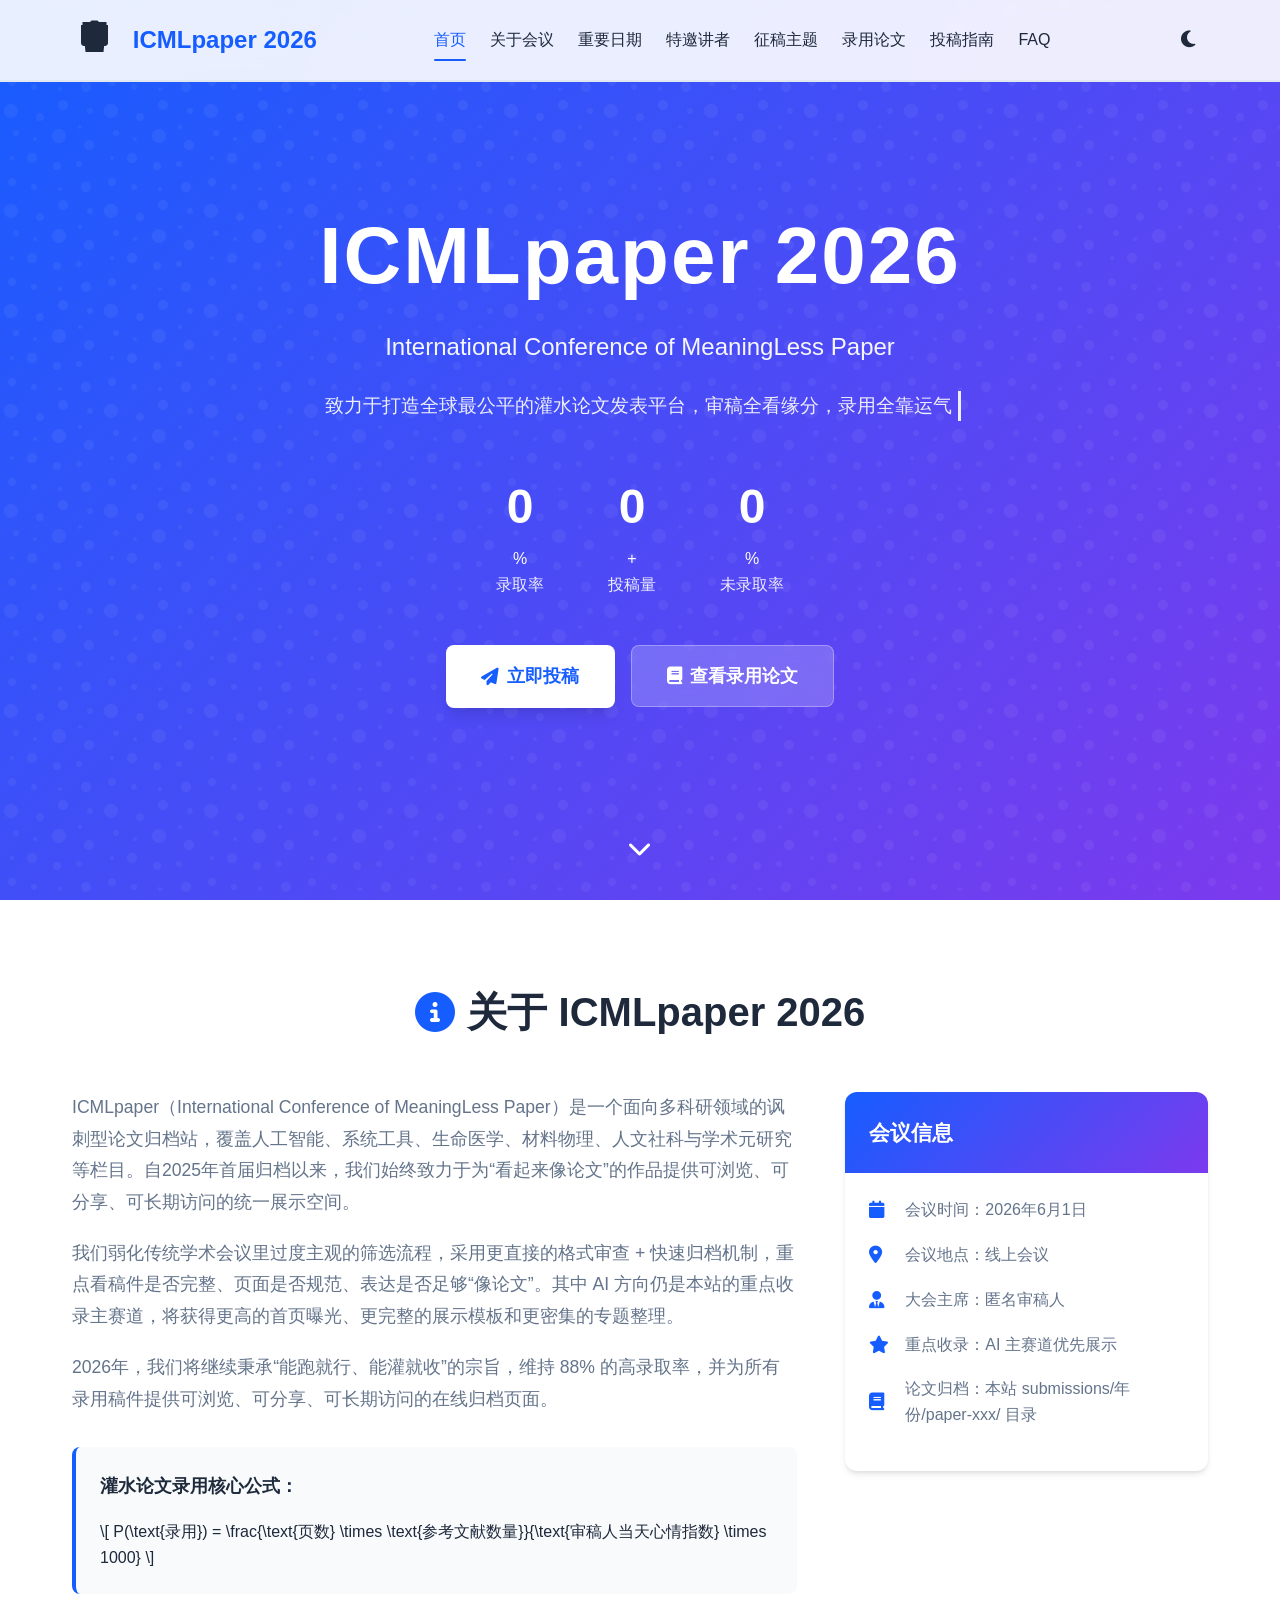
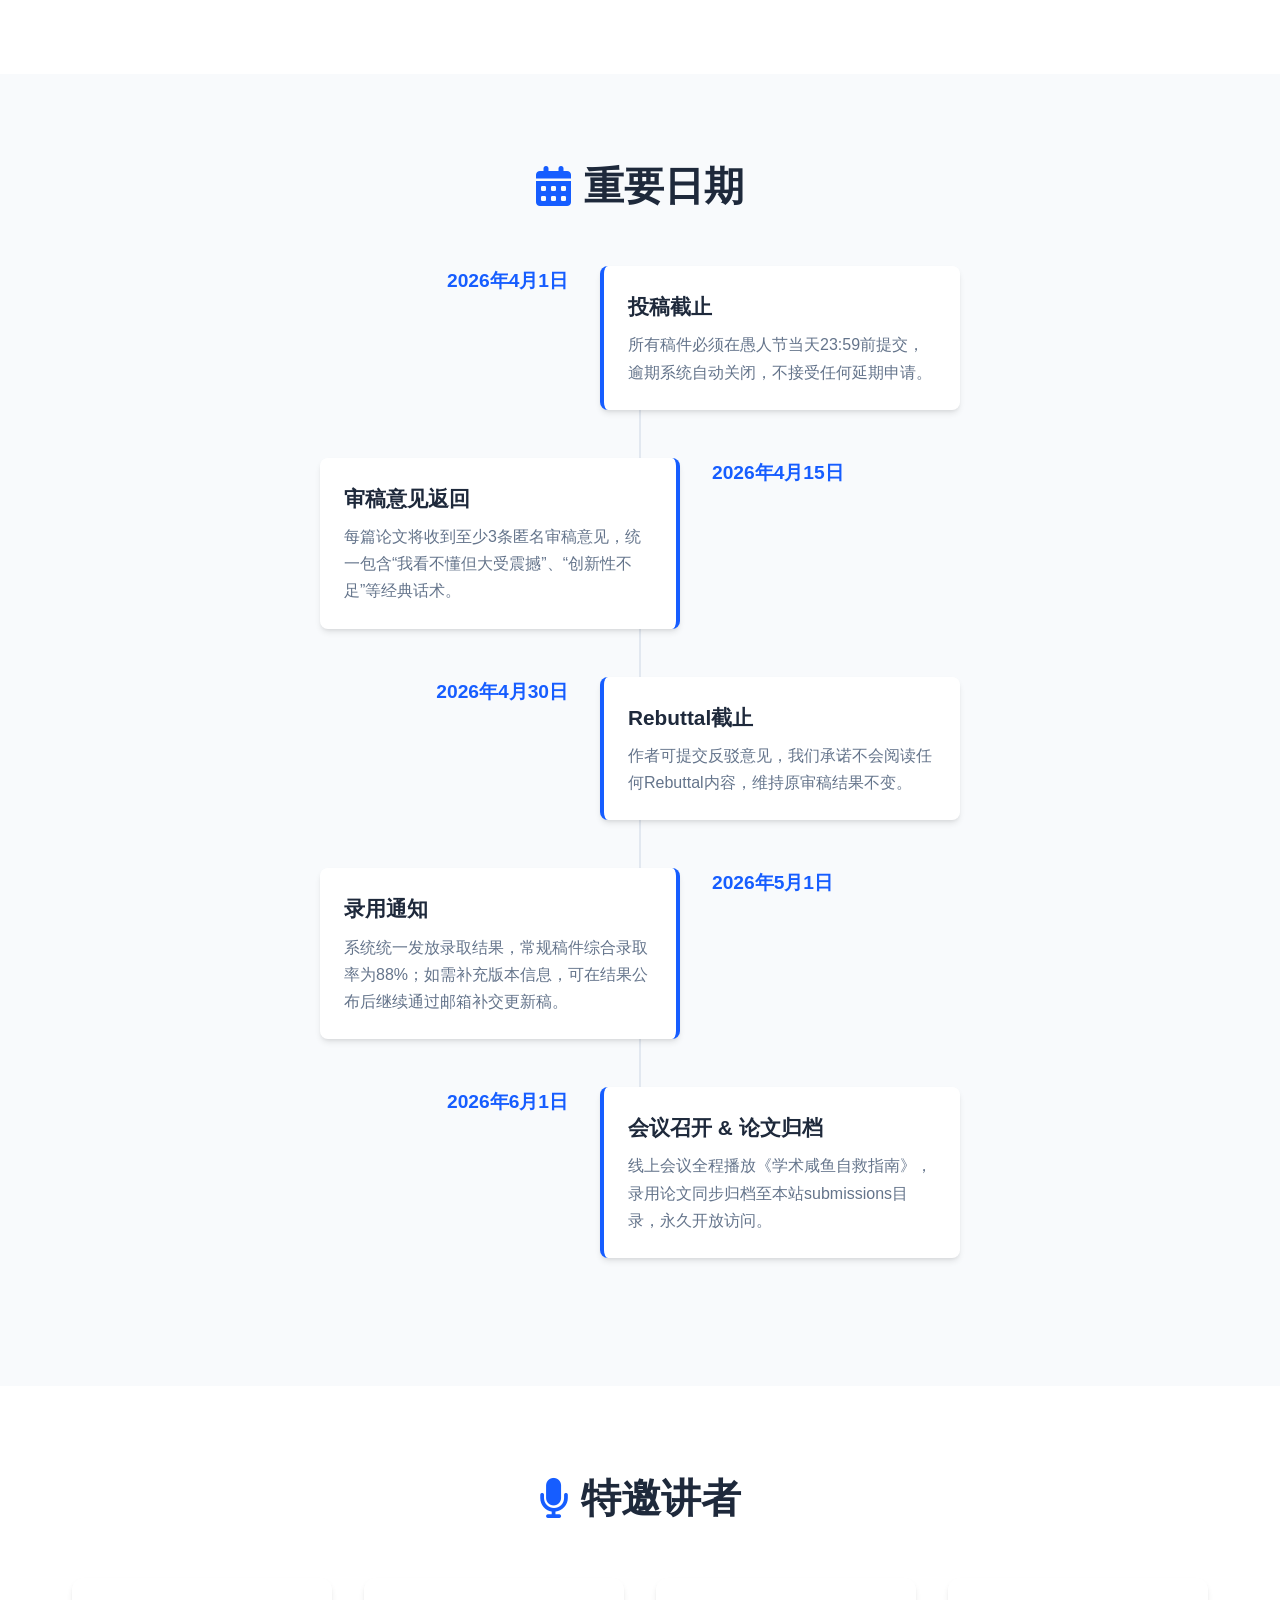
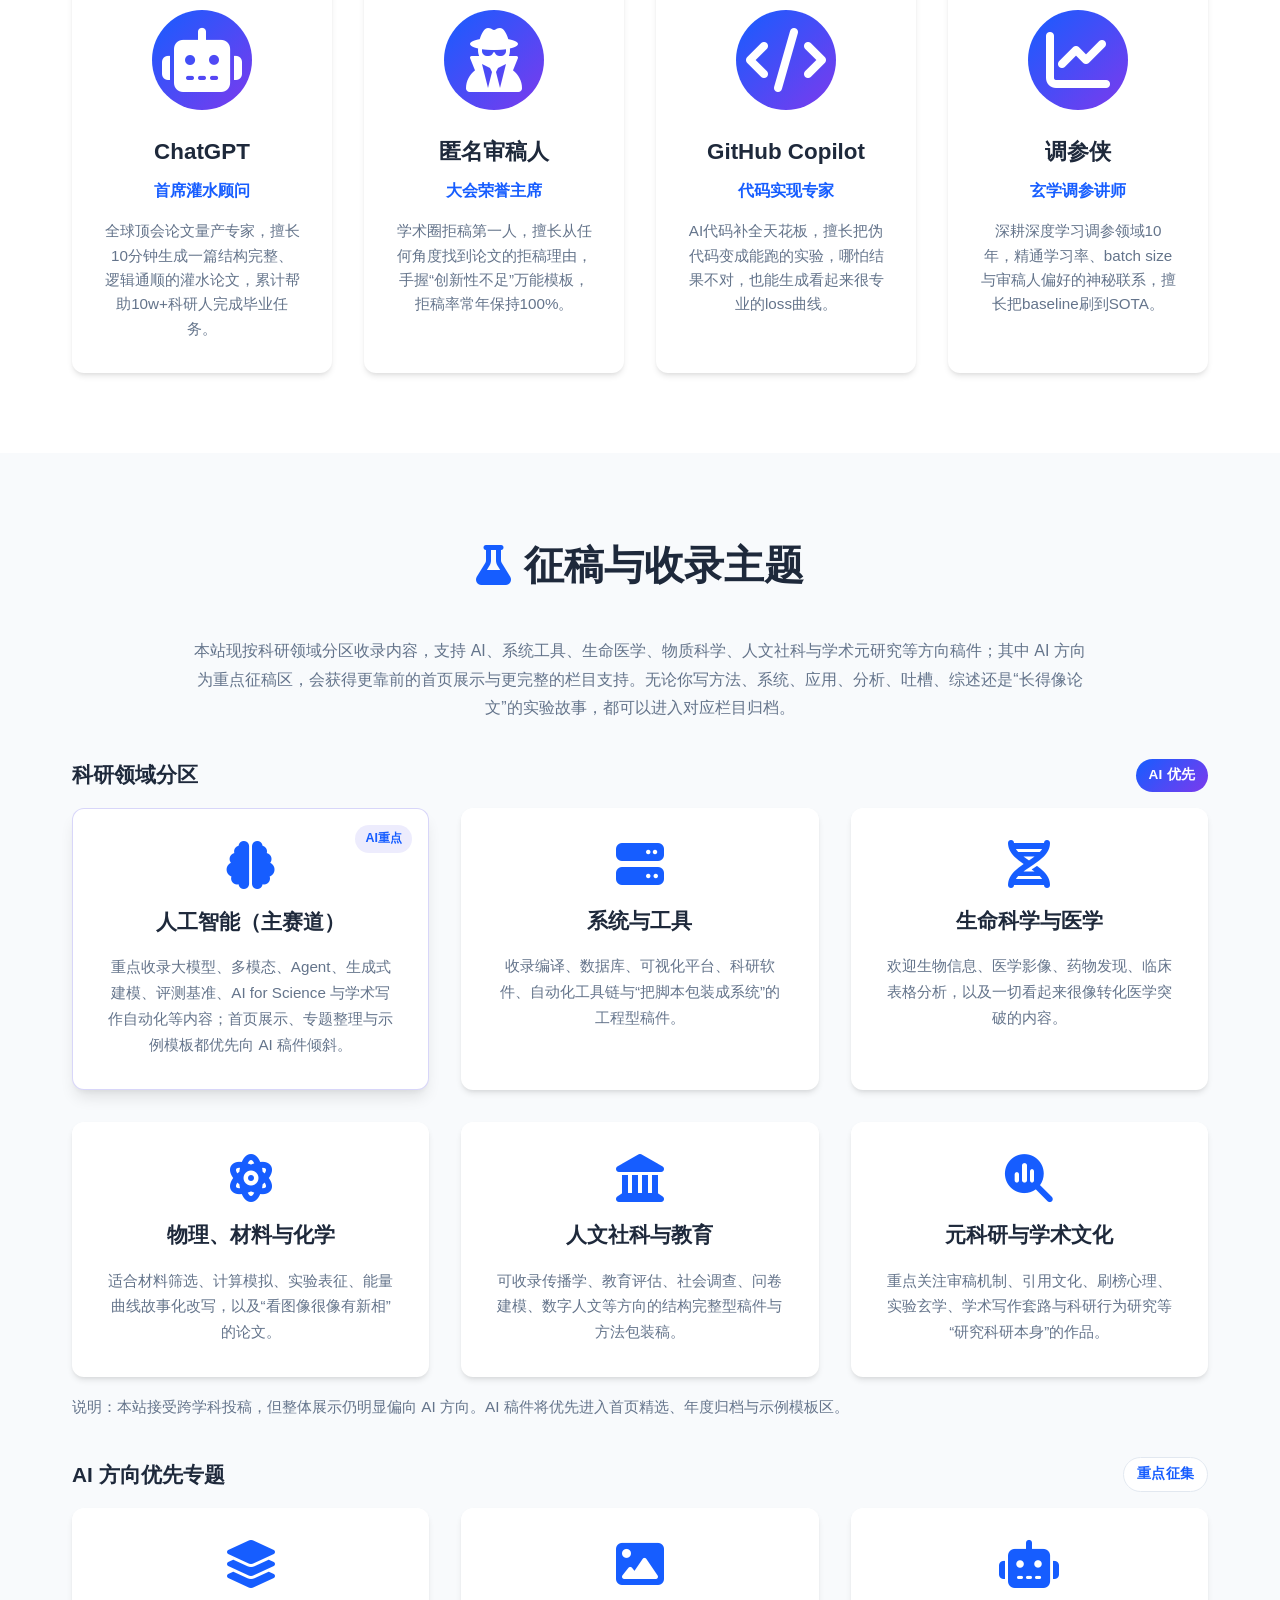
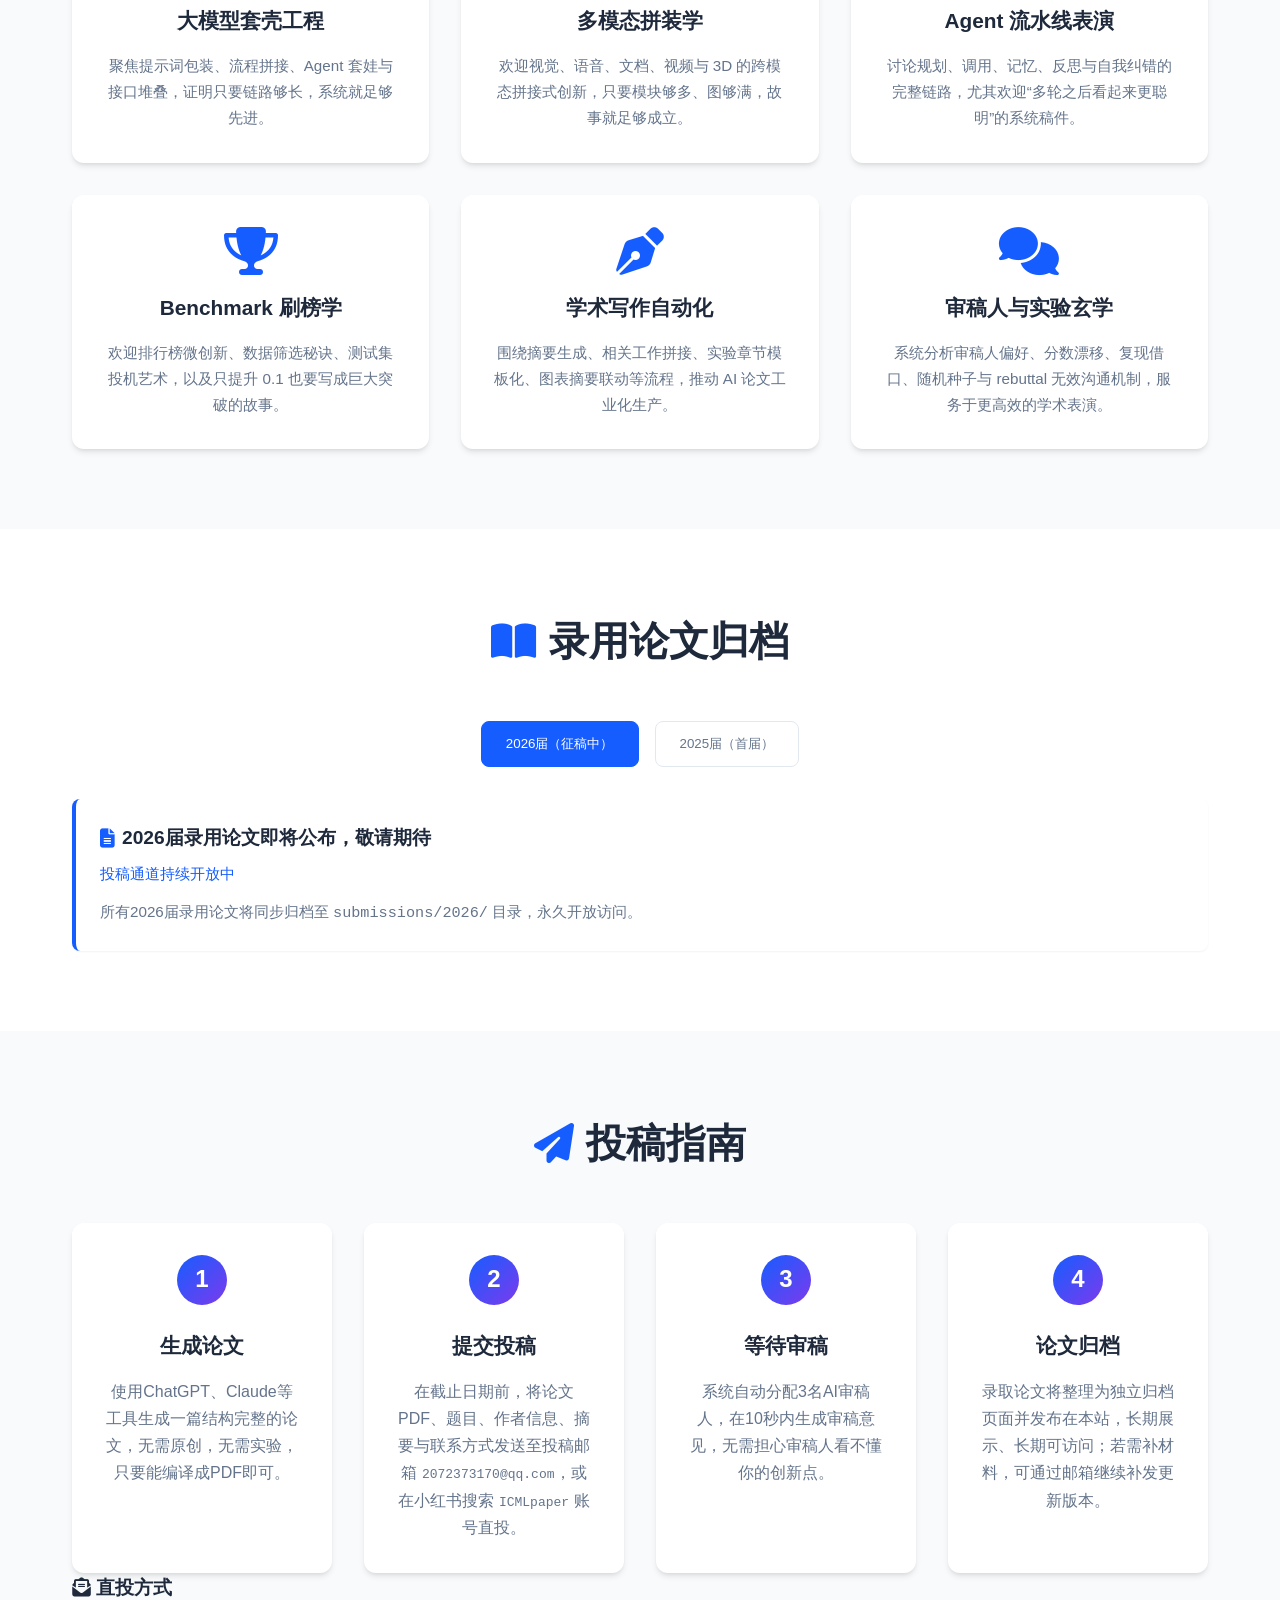
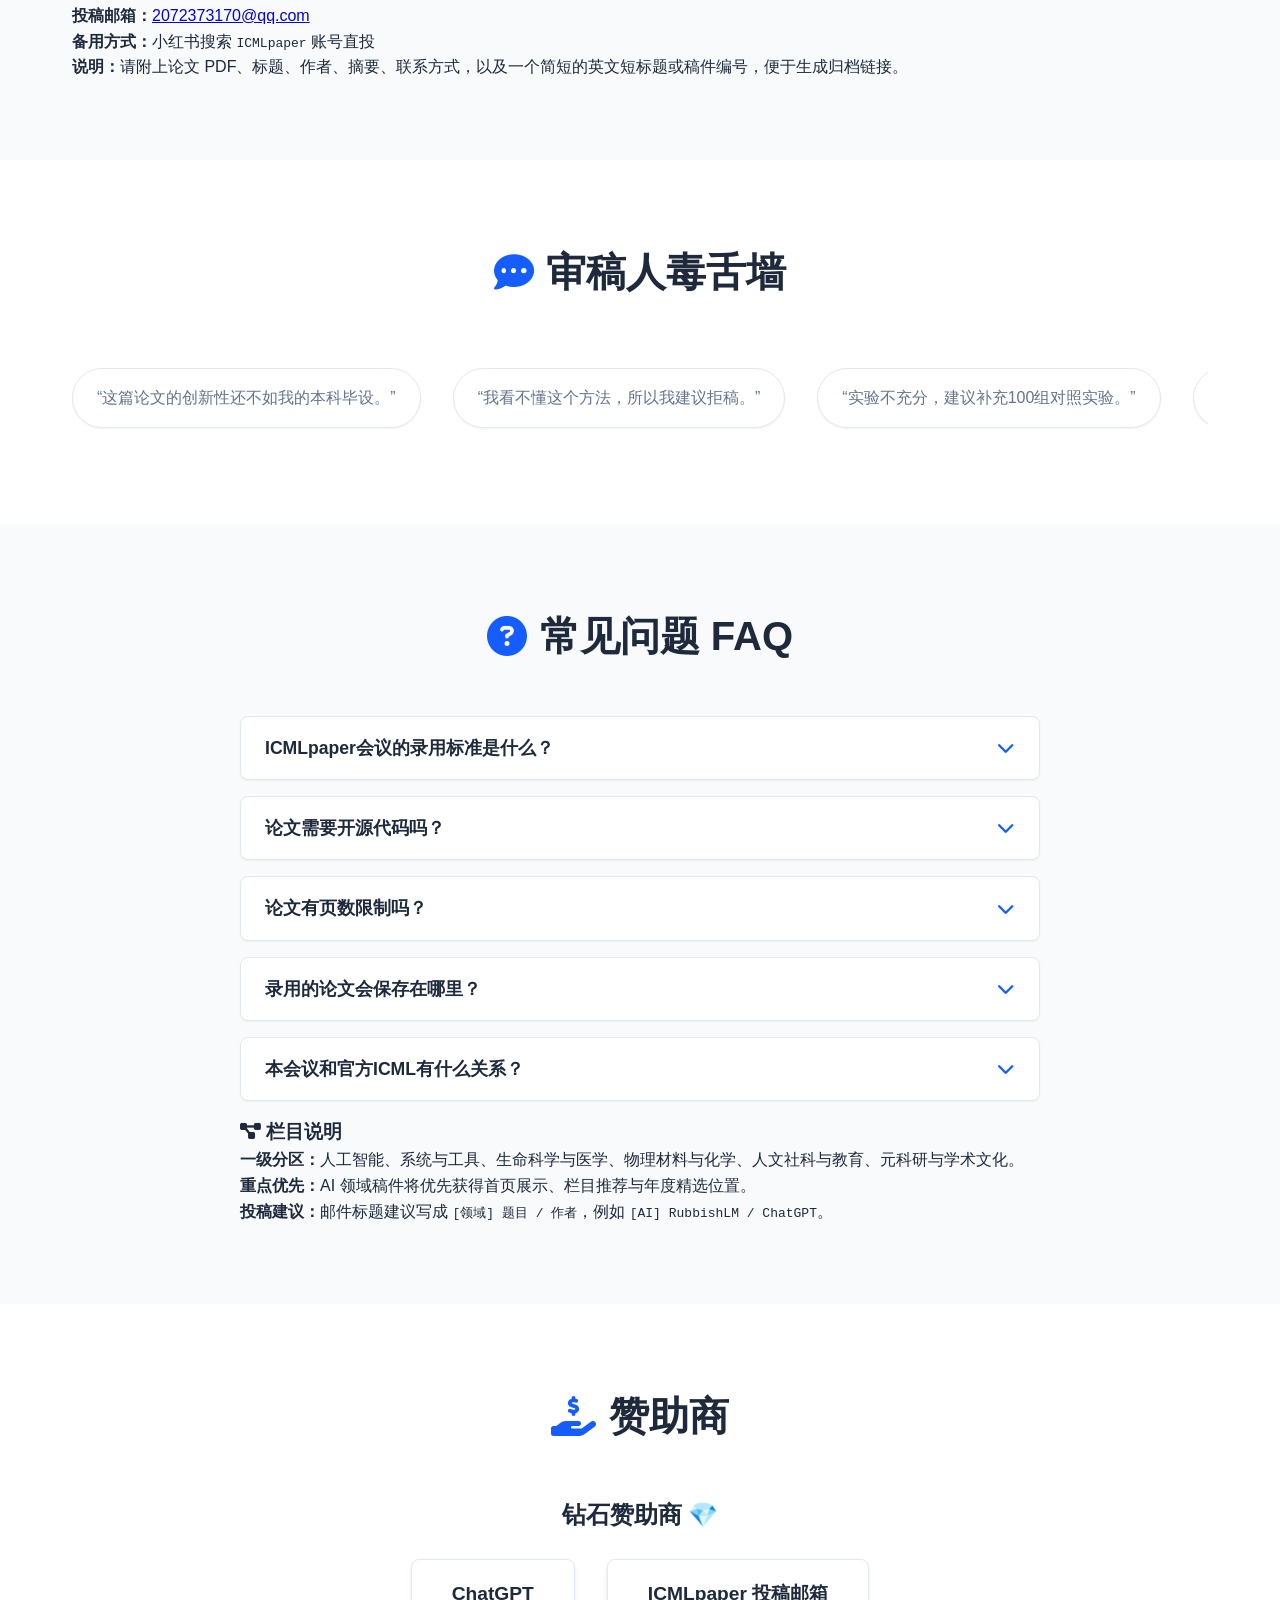
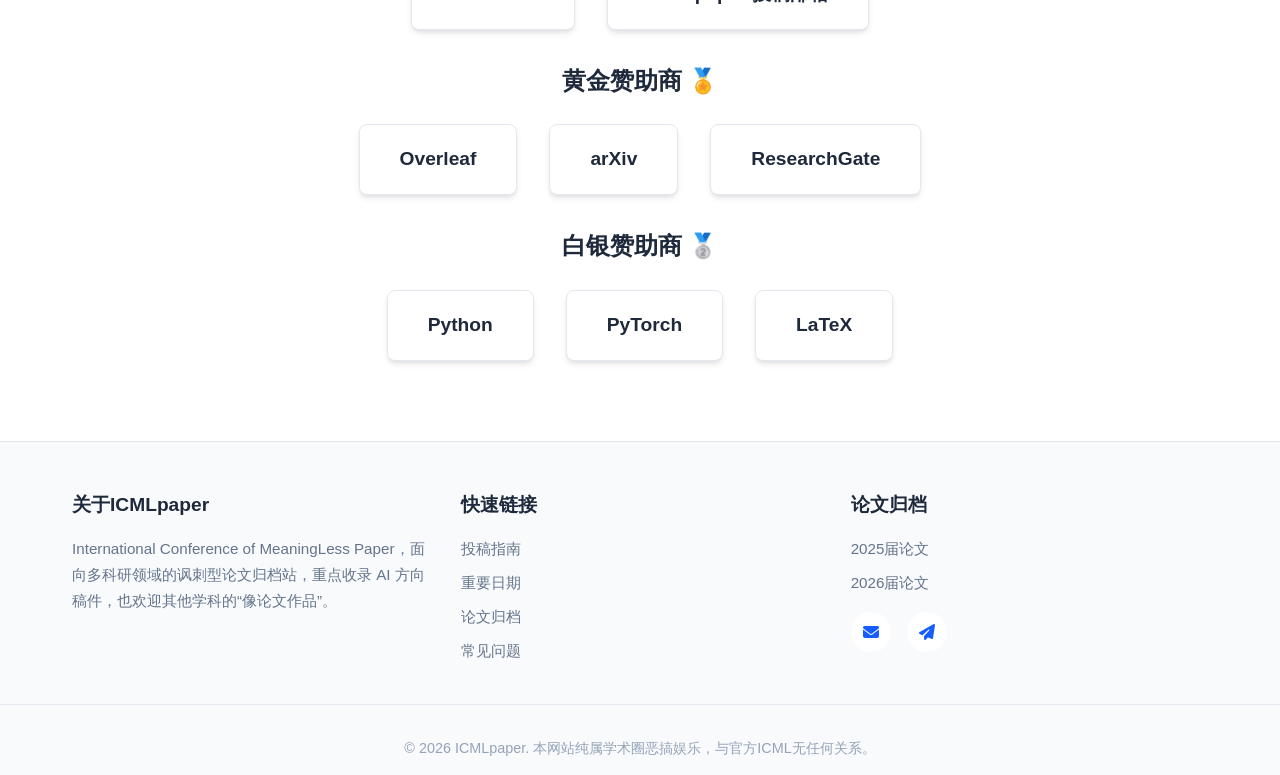
==== commit 3eeb8db8: "Add files via upload" ====
--- a/index.html
+++ b/index.html
@@ -344,20 +344,61 @@
             <!-- 2025届首届，内置示例论文，对应投稿目录 -->
             <div class="tab-content" id="2025">
                 <div class="papers-list">
-                    <div class="paper-item">
-                        <div class="paper-title">
-                            <i class="fas fa-file-alt"></i>
-                            《基于ChatGPT的顶会论文量产系统》
-                        </div>
-                        <div class="paper-authors">ChatGPT, GitHub Copilot, 匿名科研狗</div>
-                        <div class="meta-chip-row"><span class="meta-chip primary">AI 主赛道</span><span class="meta-chip">学术写作自动化</span><span class="meta-chip">示例稿件</span></div>
-                        <div class="paper-abstract">
-                            摘要：AI 主赛道示例稿件。本文提出了一种基于大语言模型的顶会论文全自动量产系统，仅需输入一个关键词，即可生成结构完整、逻辑通顺、实验丰富的论文，并自动生成可长期浏览与分享的归档论文页。
-                        </div>
-                        <a href="submissions/2025/paper-001/" class="paper-link">
-                            <i class="fas fa-external-link-alt"></i> 查看全文
-                        </a>
-                    </div>
+                <div class="paper-item">
+                    <div class="paper-title">
+                        <i class="fas fa-file-alt"></i>
+                        paper-001｜RubbishLM: 面向顶会投稿的端到端论文量产系统
+                    </div>
+                    <div class="paper-authors">ChatGPT, GitHub Copilot, 匿名科研狗</div>
+                    <div class="meta-chip-row"><span class="meta-chip primary">AI 主赛道</span><span class="meta-chip">学术写作自动化</span><span class="meta-chip">示例稿件</span></div>
+                    <div class="paper-abstract">
+                        摘要：AI 主赛道示例稿件。本文提出了一种基于大语言模型的顶会论文全自动量产系统，仅需输入一个关键词，即可生成结构完整、逻辑通顺、实验丰富的论文，并自动生成可长期浏览与分享的归档论文页。
+                    </div>
+                    <a href="submissions/2025/paper-001/" class="paper-link">
+                        <i class="fas fa-external-link-alt"></i> 查看全文
+                    </a>
+                </div>
+
+                <div class="paper-item">
+                    <div class="paper-title"><i class="fas fa-file-alt"></i> 系统工具-001｜PatchBench: 面向科研脚本、依赖冲突与环境漂移的自愈式实验流水线</div>
+                    <div class="paper-authors">tmux守夜人, Conda Resolver, 匿名运维师</div>
+                    <div class="meta-chip-row"><span class="meta-chip">系统与工具</span><span class="meta-chip">实验基础设施</span><span class="meta-chip">001 样稿</span></div>
+                    <div class="paper-abstract">摘要：系统与工具赛道的 001 号样稿。本文围绕脚本失效、环境漂移、依赖冲突与实验流水线断裂等高频灾难，提出一个可自愈、可追踪、可归档的实验基础设施框架。</div>
+                    <a href="submissions/2025/systems-tools-001/" class="paper-link"><i class="fas fa-external-link-alt"></i> 查看全文</a>
+                </div>
+
+                <div class="paper-item">
+                    <div class="paper-title"><i class="fas fa-file-alt"></i> 生命医学-001｜PathwayPatch: 面向组学结果、机制示意与图表叙事的一体化生医论文组织系统</div>
+                    <div class="paper-authors">SingleCell侠, Pathway Miner, 匿名医学生信狗</div>
+                    <div class="meta-chip-row"><span class="meta-chip">生命医学</span><span class="meta-chip">组学叙事</span><span class="meta-chip">001 样稿</span></div>
+                    <div class="paper-abstract">摘要：生命医学赛道的 001 号样稿。本文聚焦差异分析、富集通路、机制示意图与结论表述之间的高频脱节问题，构建一个更适合生医论文页面组织的统一框架。</div>
+                    <a href="submissions/2025/biomedicine-001/" class="paper-link"><i class="fas fa-external-link-alt"></i> 查看全文</a>
+                </div>
+
+                <div class="paper-item">
+                    <div class="paper-title"><i class="fas fa-file-alt"></i> 物质科学-001｜CrystalShift: 面向材料筛选、相图讲述与性能表格编排的自动归档框架</div>
+                    <div class="paper-authors">XRD观测者, Phase Diagram Copilot, 匿名材料狗</div>
+                    <div class="meta-chip-row"><span class="meta-chip">物质科学</span><span class="meta-chip">材料叙事</span><span class="meta-chip">001 样稿</span></div>
+                    <div class="paper-abstract">摘要：物质科学赛道的 001 号样稿。本文面向候选材料筛选、相结构描述、性能数据表与结论包装之间的断裂问题，给出一个更适合材料论文归档展示的自动组织框架。</div>
+                    <a href="submissions/2025/matter-science-001/" class="paper-link"><i class="fas fa-external-link-alt"></i> 查看全文</a>
+                </div>
+
+                <div class="paper-item">
+                    <div class="paper-title"><i class="fas fa-file-alt"></i> 人文社科-001｜SurveySage: 面向问卷、访谈与概念框架的叙事一致性生成系统</div>
+                    <div class="paper-authors">问卷回收员, 访谈整理器, 匿名社科狗</div>
+                    <div class="meta-chip-row"><span class="meta-chip">人文社科</span><span class="meta-chip">调查叙事</span><span class="meta-chip">001 样稿</span></div>
+                    <div class="paper-abstract">摘要：人文社科赛道的 001 号样稿。本文关注概念框架、问卷量表、访谈编码和讨论部分常见的口径漂移问题，构建一个更适合社科论文归档展示的叙事一致性系统。</div>
+                    <a href="submissions/2025/humanities-social-001/" class="paper-link"><i class="fas fa-external-link-alt"></i> 查看全文</a>
+                </div>
+
+                <div class="paper-item">
+                    <div class="paper-title"><i class="fas fa-file-alt"></i> 元科研-001｜ReviewRepair: 面向审稿回复、贡献重写与版本漂移控制的元科研编辑器</div>
+                    <div class="paper-authors">Rebuttal侠, Reviewer Whisperer, 匿名返修狗</div>
+                    <div class="meta-chip-row"><span class="meta-chip">元科研</span><span class="meta-chip">审稿回复</span><span class="meta-chip">001 样稿</span></div>
+                    <div class="paper-abstract">摘要：元科研赛道的 001 号样稿。本文聚焦审稿回复和返修阶段最常见的“回答了但没完全回答”“改了一处又和别处冲突”等问题，提出一个面向版本控制的元科研编辑器。</div>
+                    <a href="submissions/2025/meta-research-001/" class="paper-link"><i class="fas fa-external-link-alt"></i> 查看全文</a>
+                </div>
+
                 </div>
             </div>
         </div>
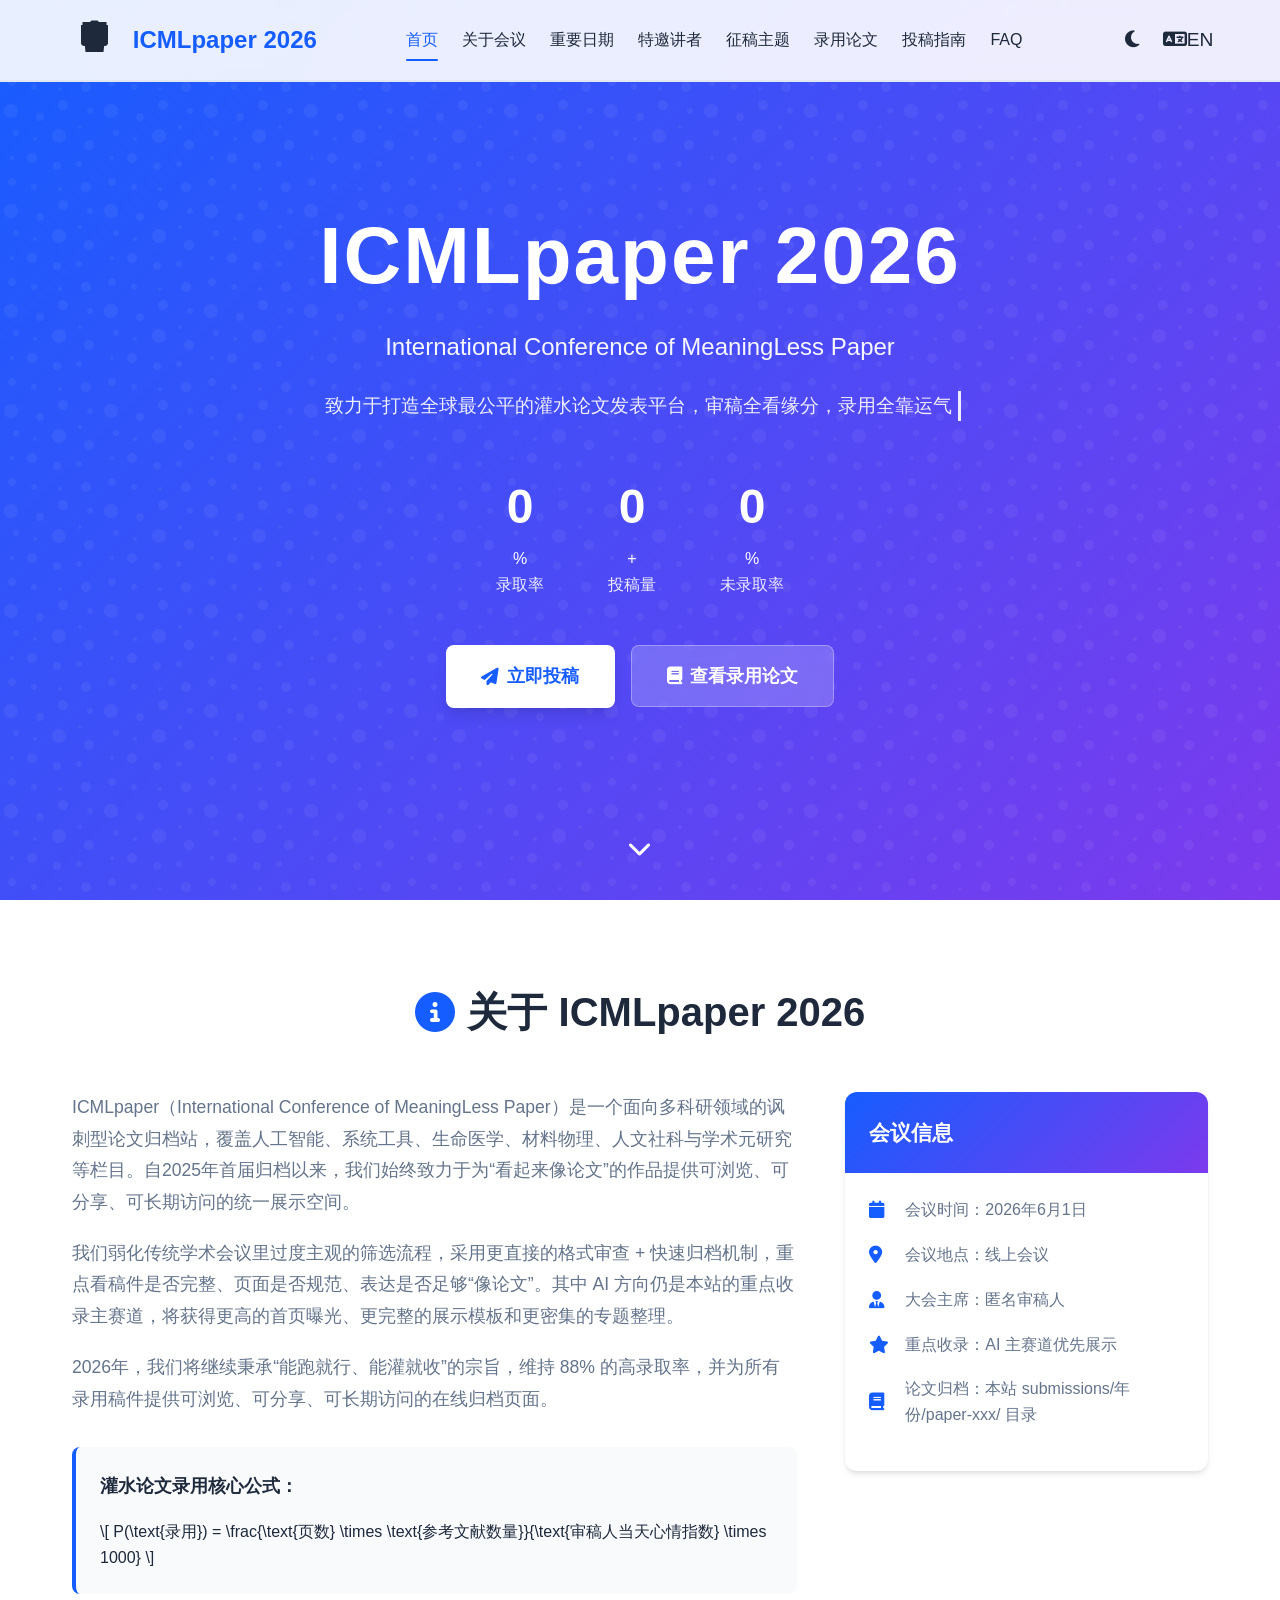
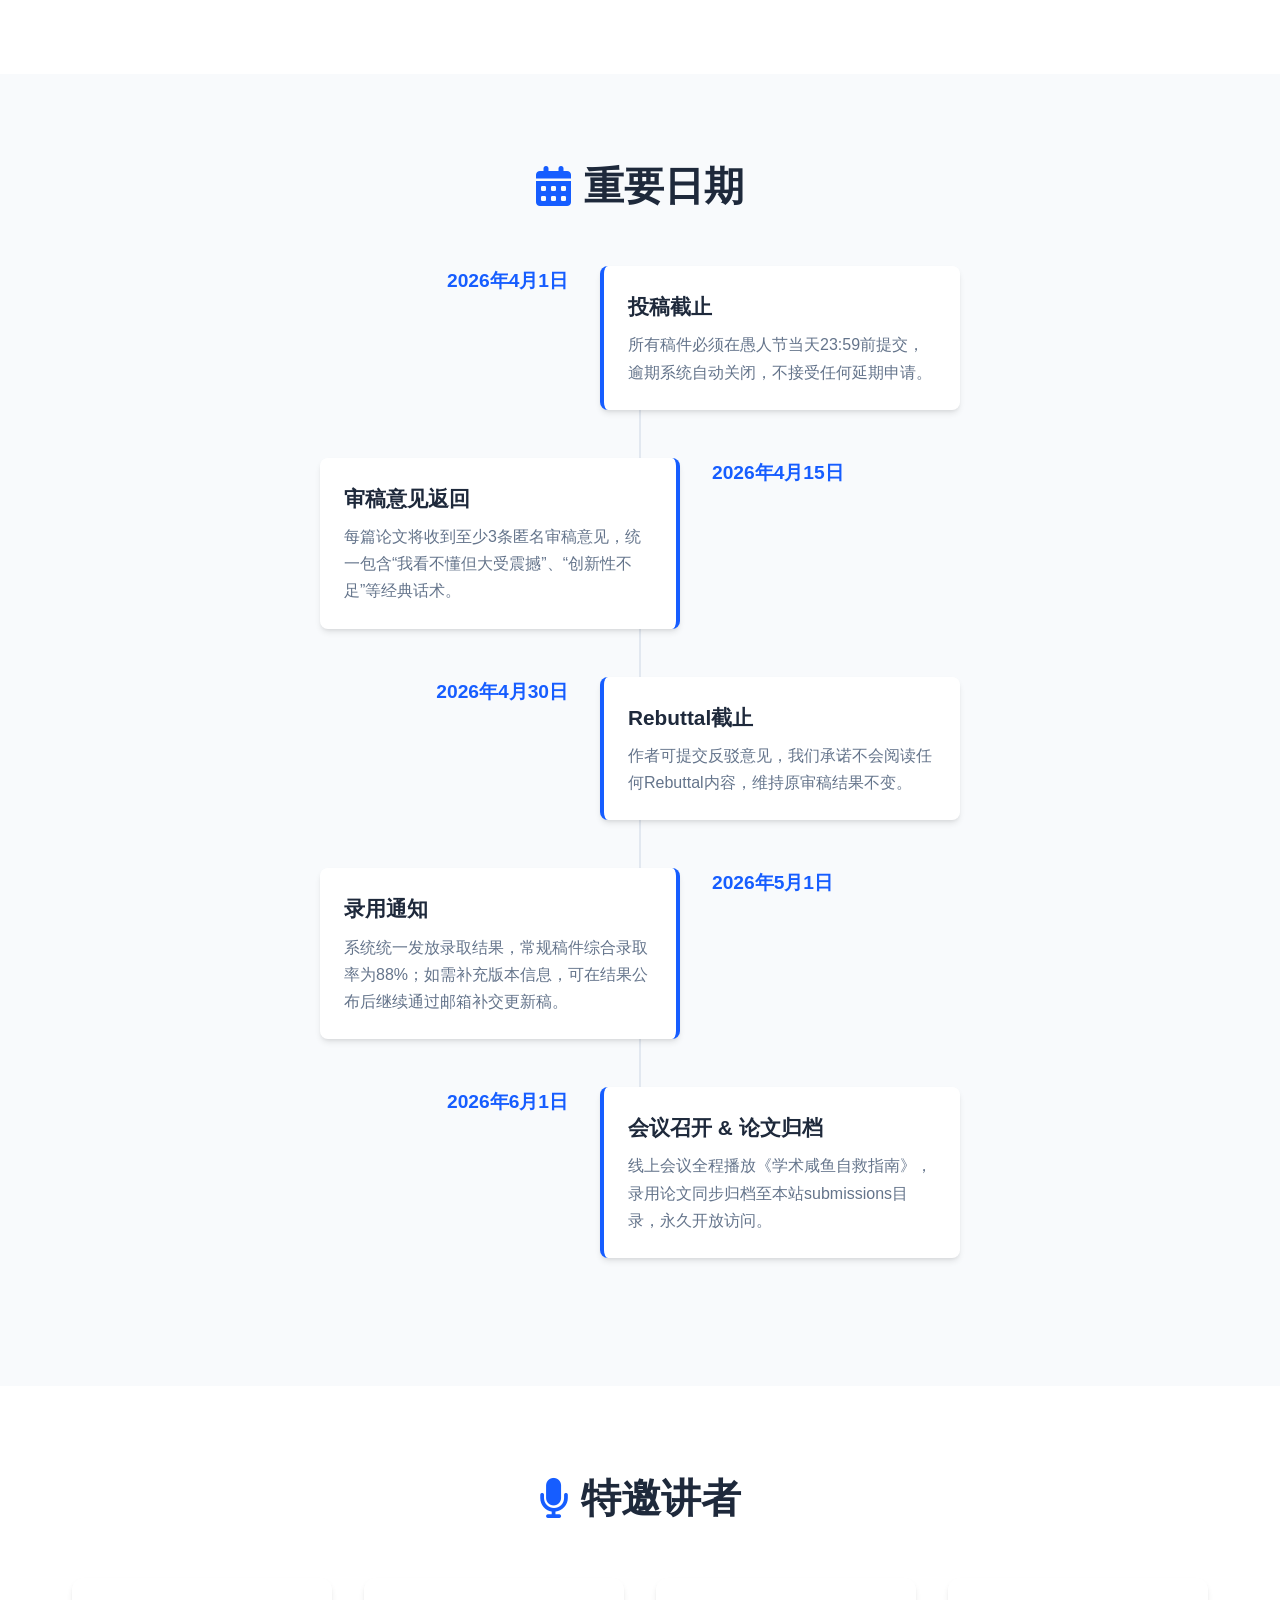
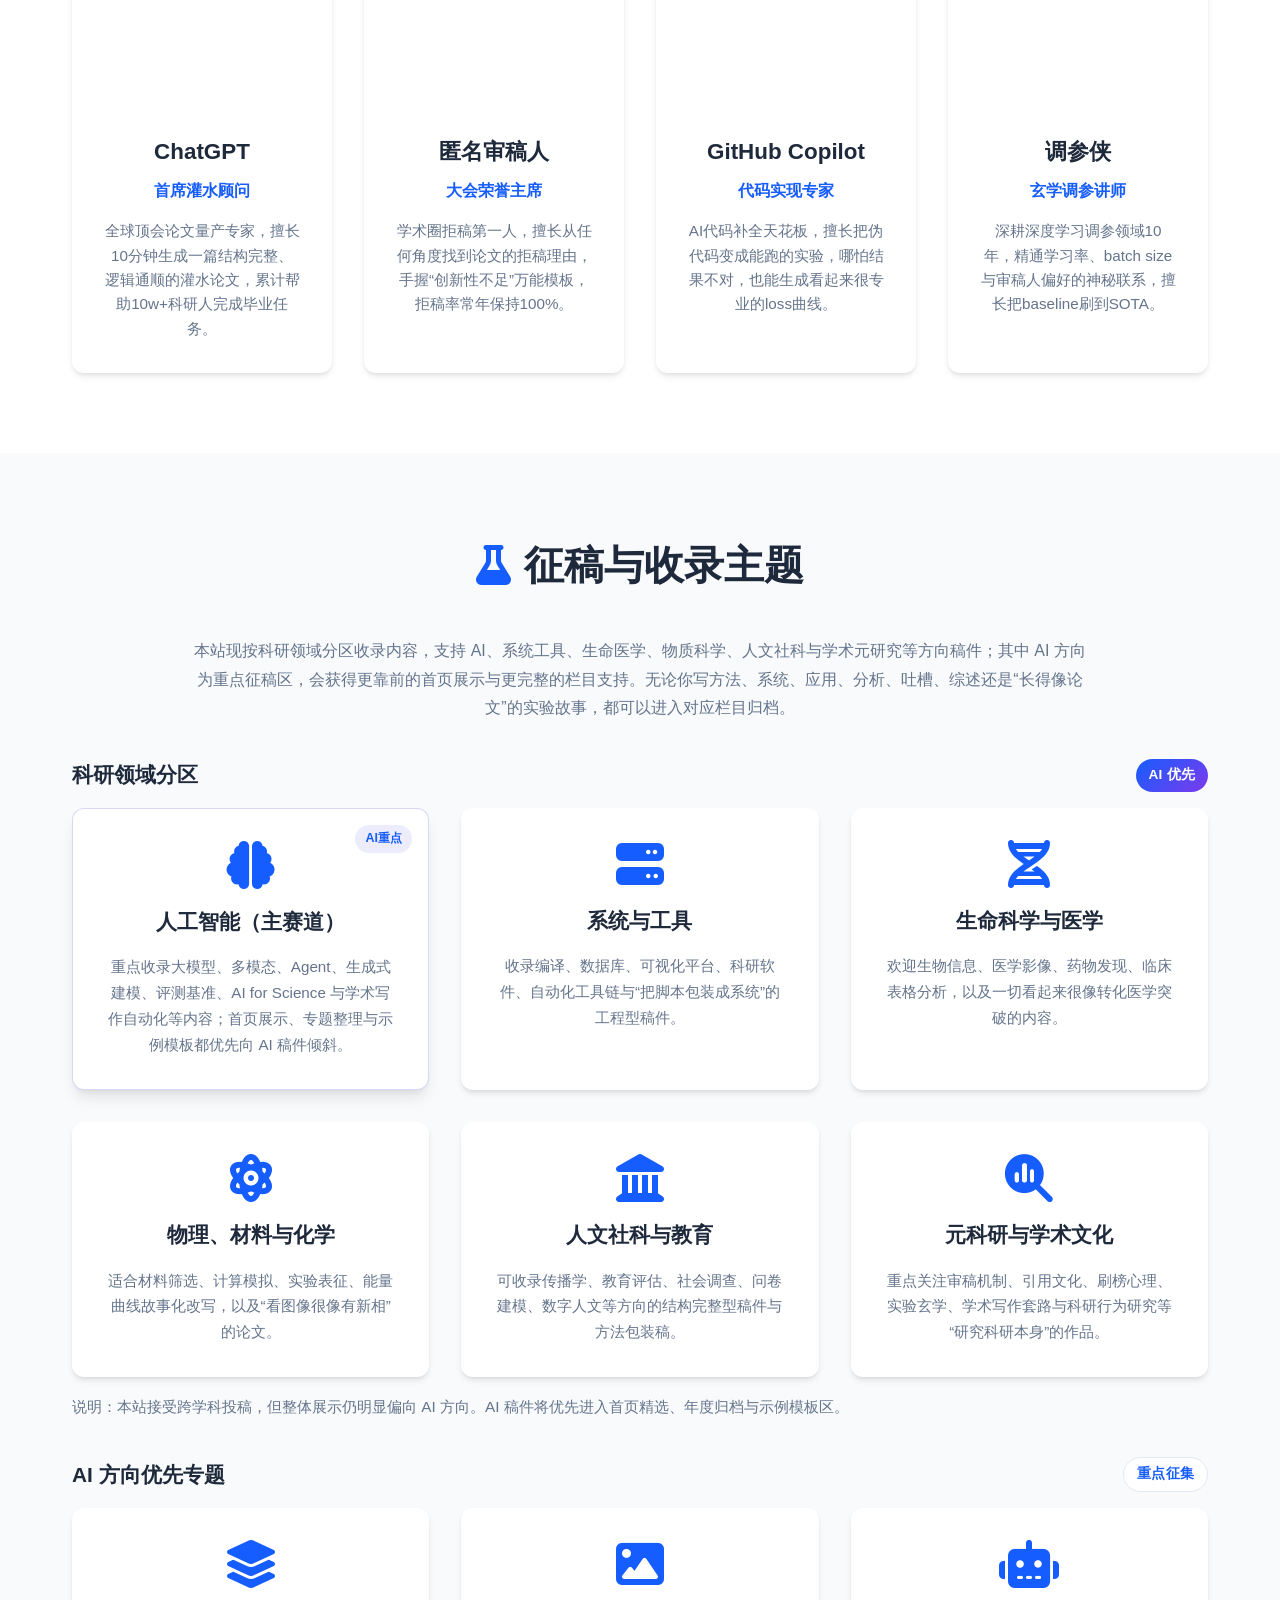
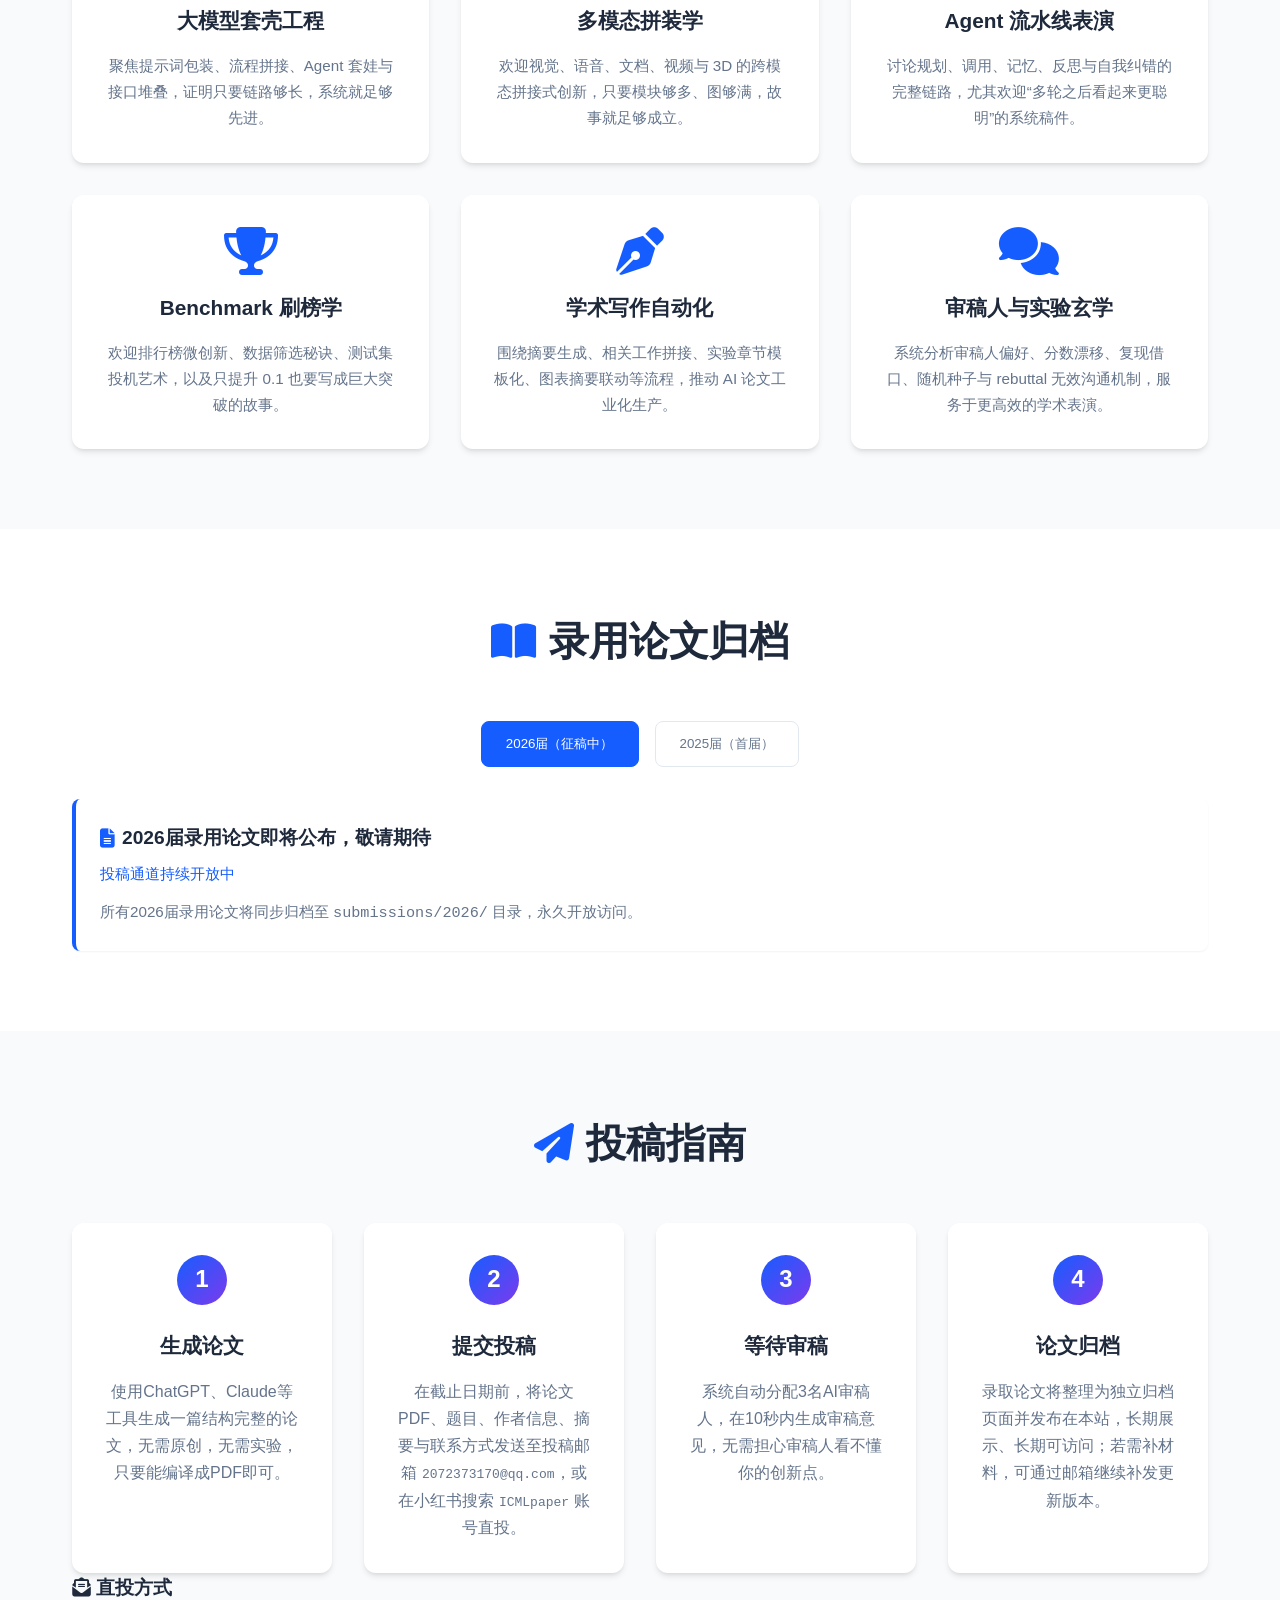
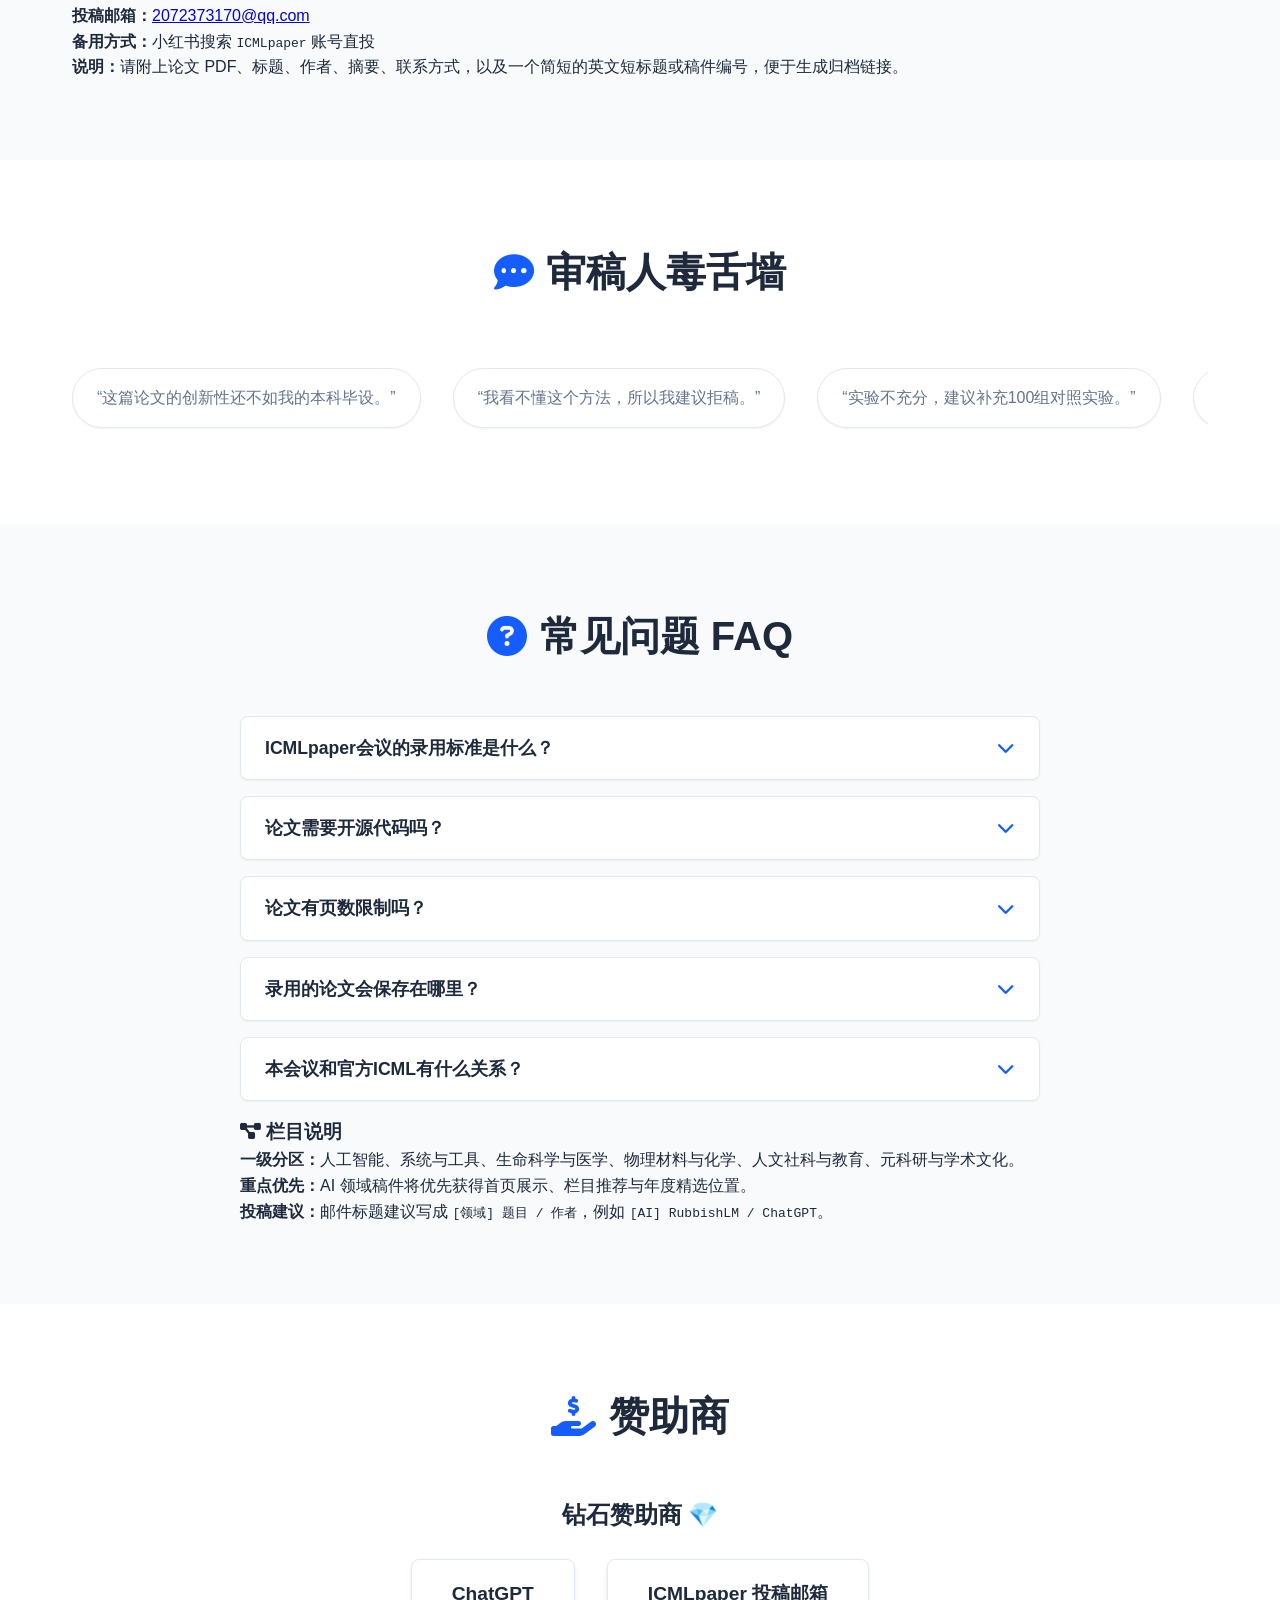
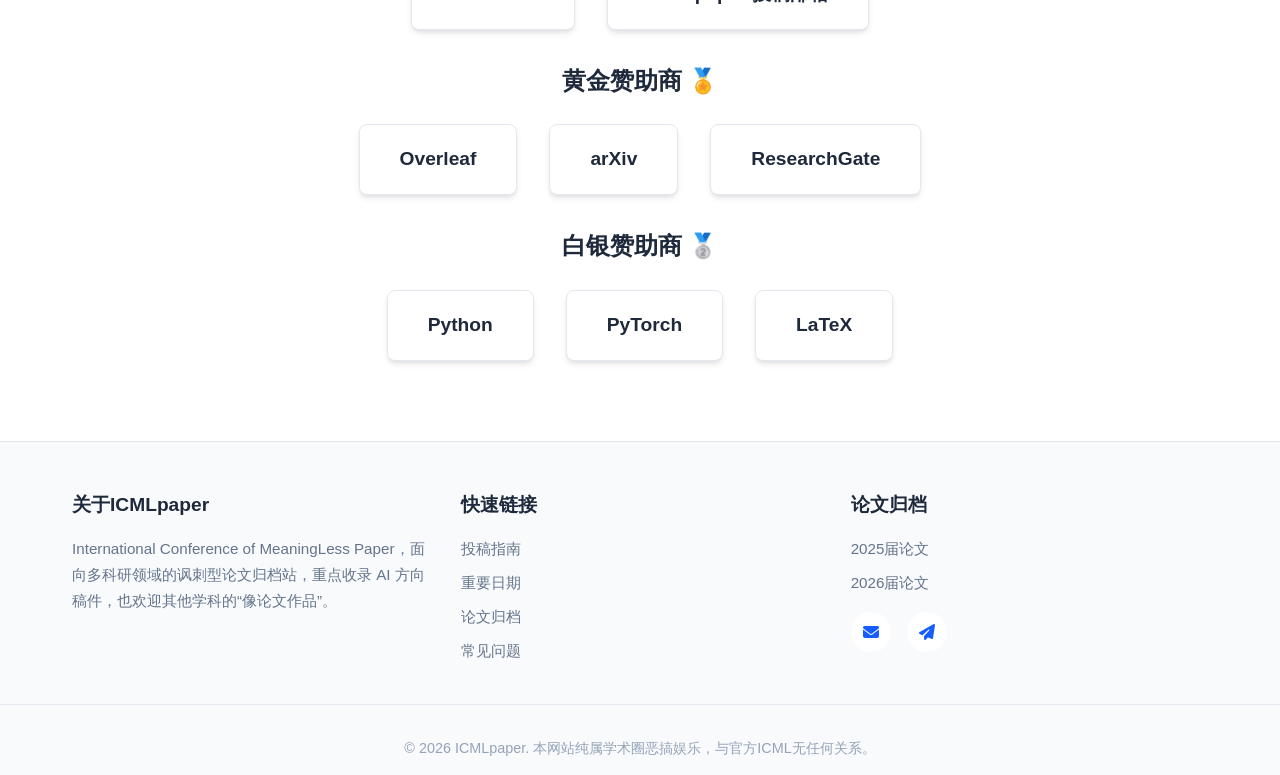
==== commit 19b934b7: "Add files via upload" ====
--- a/index.html
+++ b/index.html
@@ -39,6 +39,9 @@
                 <button id="theme-toggle" class="icon-btn" title="切换主题">
                     <i class="fas fa-moon"></i>
                 </button>
+                <button id="lang-toggle" class="icon-btn lang-btn" title="Switch to English">
+                    <i class="fas fa-language"></i><span class="lang-label">EN</span>
+                </button>
                 <button id="menu-toggle" class="icon-btn menu-btn" title="菜单">
                     <i class="fas fa-bars"></i>
                 </button>
@@ -347,12 +350,12 @@
                 <div class="paper-item">
                     <div class="paper-title">
                         <i class="fas fa-file-alt"></i>
-                        paper-001｜RubbishLM: 面向顶会投稿的端到端论文量产系统
+                        paper-001｜RubbishLM: 面向学术写作自动化的页面级一致性生成与归档就绪评测框架
                     </div>
                     <div class="paper-authors">ChatGPT, GitHub Copilot, 匿名科研狗</div>
                     <div class="meta-chip-row"><span class="meta-chip primary">AI 主赛道</span><span class="meta-chip">学术写作自动化</span><span class="meta-chip">示例稿件</span></div>
                     <div class="paper-abstract">
-                        摘要：AI 主赛道示例稿件。本文提出了一种基于大语言模型的顶会论文全自动量产系统，仅需输入一个关键词，即可生成结构完整、逻辑通顺、实验丰富的论文，并自动生成可长期浏览与分享的归档论文页。
+                        摘要：AI 主赛道最终打磨版。本文将学术写作自动化重述为页面级一致性生成任务，通过层级规划、证据账本与一致性验证，提升归档就绪率、事实槽完备率与图表—正文对齐质量。
                     </div>
                     <a href="submissions/2025/paper-001/" class="paper-link">
                         <i class="fas fa-external-link-alt"></i> 查看全文
@@ -629,11 +632,17 @@
             });
         });
 
-        // 主题切换
+        
+        const PAGE_LANG = "zh";
+        const LANG_TARGET = "index-en.html";
+        const THEME_KEY = "icmlpaper-theme";
+        const LANG_KEY = "icmlpaper-lang";
+        const html = document.documentElement;
         const themeToggle = document.getElementById('theme-toggle');
-        const html = document.documentElement;
-        themeToggle.addEventListener('click', () => {
-            html.classList.toggle('dark-theme');
+        const langToggle = document.getElementById('lang-toggle');
+
+        function updateThemeIcon() {
+            if (!themeToggle) return;
             const icon = themeToggle.querySelector('i');
             if (html.classList.contains('dark-theme')) {
                 icon.classList.remove('fa-moon');
@@ -642,7 +651,44 @@
                 icon.classList.remove('fa-sun');
                 icon.classList.add('fa-moon');
             }
-        });
+        }
+
+        function updateLangToggle() {
+            if (!langToggle) return;
+            const label = langToggle.querySelector('.lang-label');
+            if (label) label.textContent = PAGE_LANG === 'zh' ? 'EN' : '中';
+            langToggle.setAttribute('title', PAGE_LANG === 'zh' ? 'Switch to English' : '切换到中文');
+        }
+
+        (function initPreferences() {
+            const savedTheme = localStorage.getItem(THEME_KEY);
+            if (savedTheme === 'dark') {
+                html.classList.add('dark-theme');
+            }
+            updateThemeIcon();
+            updateLangToggle();
+            const savedLang = localStorage.getItem(LANG_KEY);
+            if (savedLang && savedLang !== PAGE_LANG) {
+                location.replace(LANG_TARGET + location.hash);
+            }
+        })();
+
+        if (themeToggle) {
+            themeToggle.addEventListener('click', () => {
+                html.classList.toggle('dark-theme');
+                localStorage.setItem(THEME_KEY, html.classList.contains('dark-theme') ? 'dark' : 'light');
+                updateThemeIcon();
+            });
+        }
+
+        if (langToggle) {
+            langToggle.addEventListener('click', () => {
+                const nextLang = PAGE_LANG === 'zh' ? 'en' : 'zh';
+                localStorage.setItem(LANG_KEY, nextLang);
+                location.href = LANG_TARGET + location.hash;
+            });
+        }
+
 
         // 平滑滚动
         document.querySelectorAll('a[href^="#"]').forEach(anchor => {
